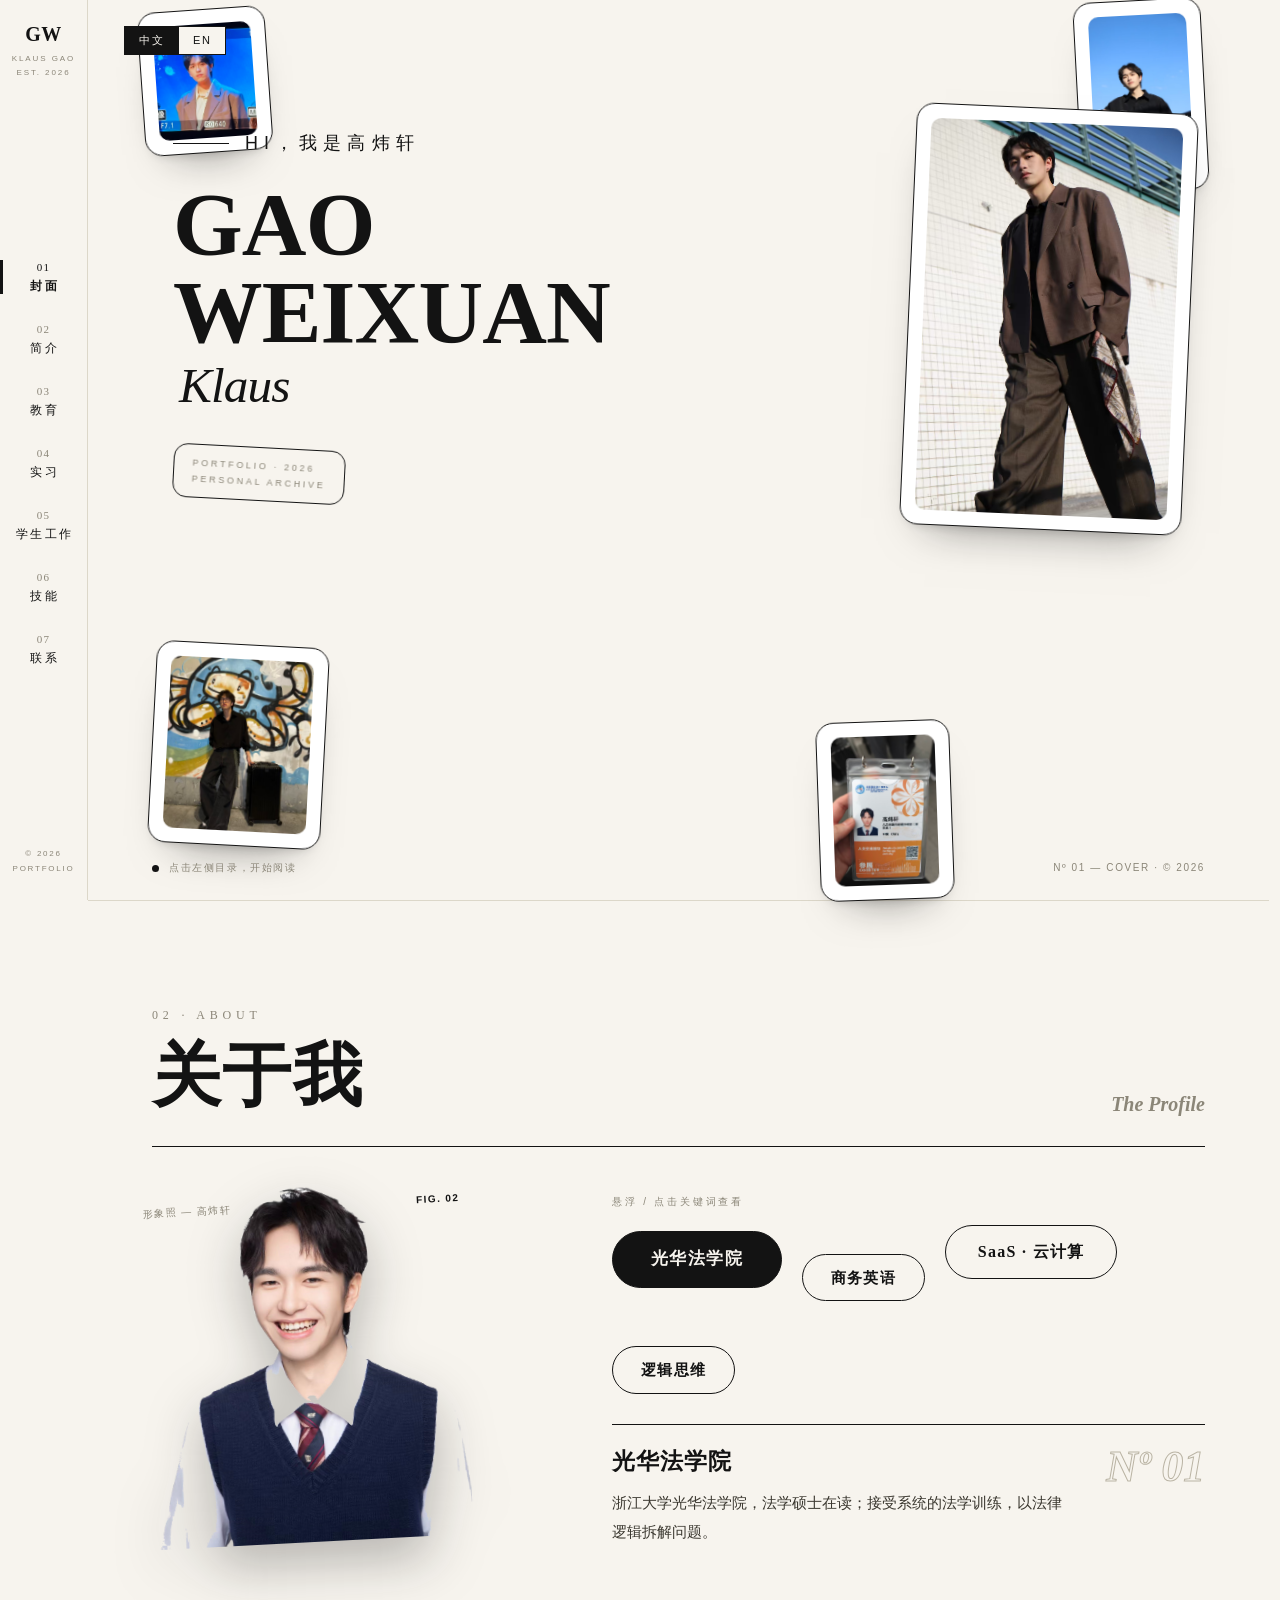
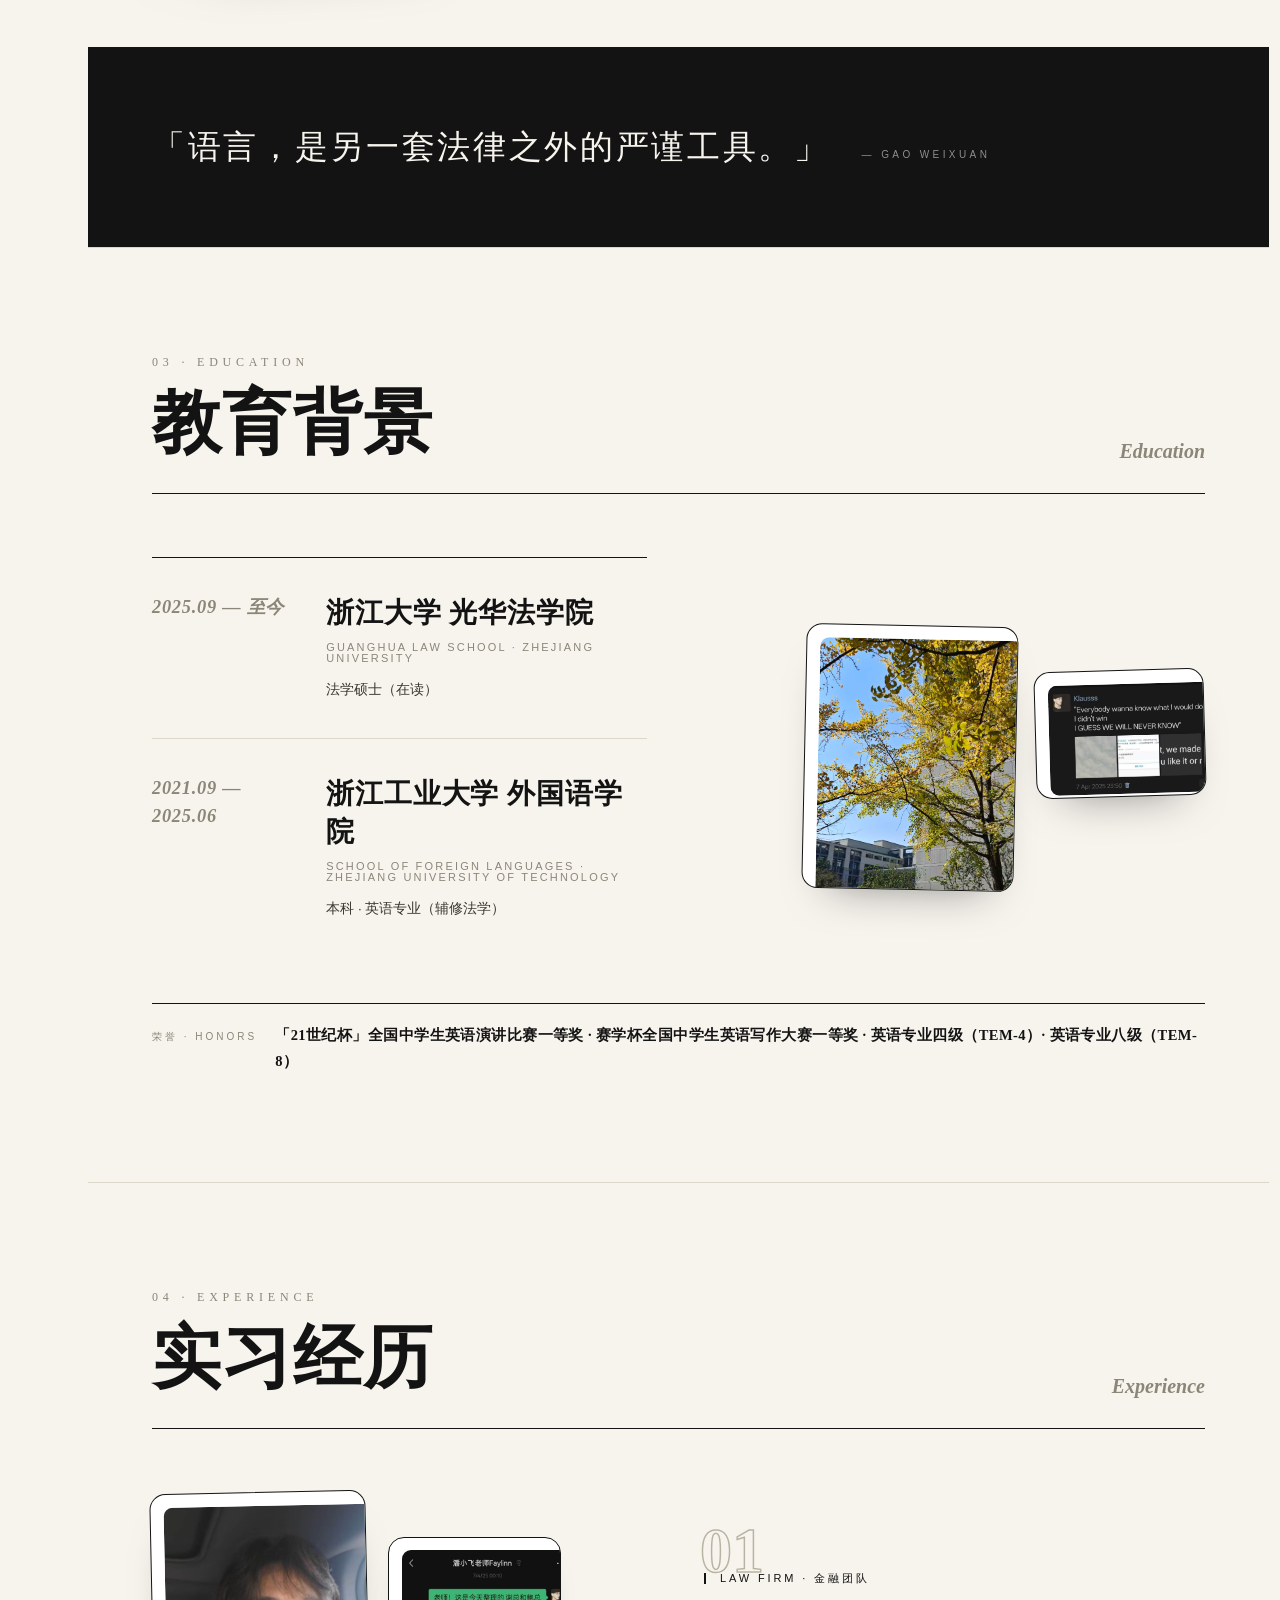
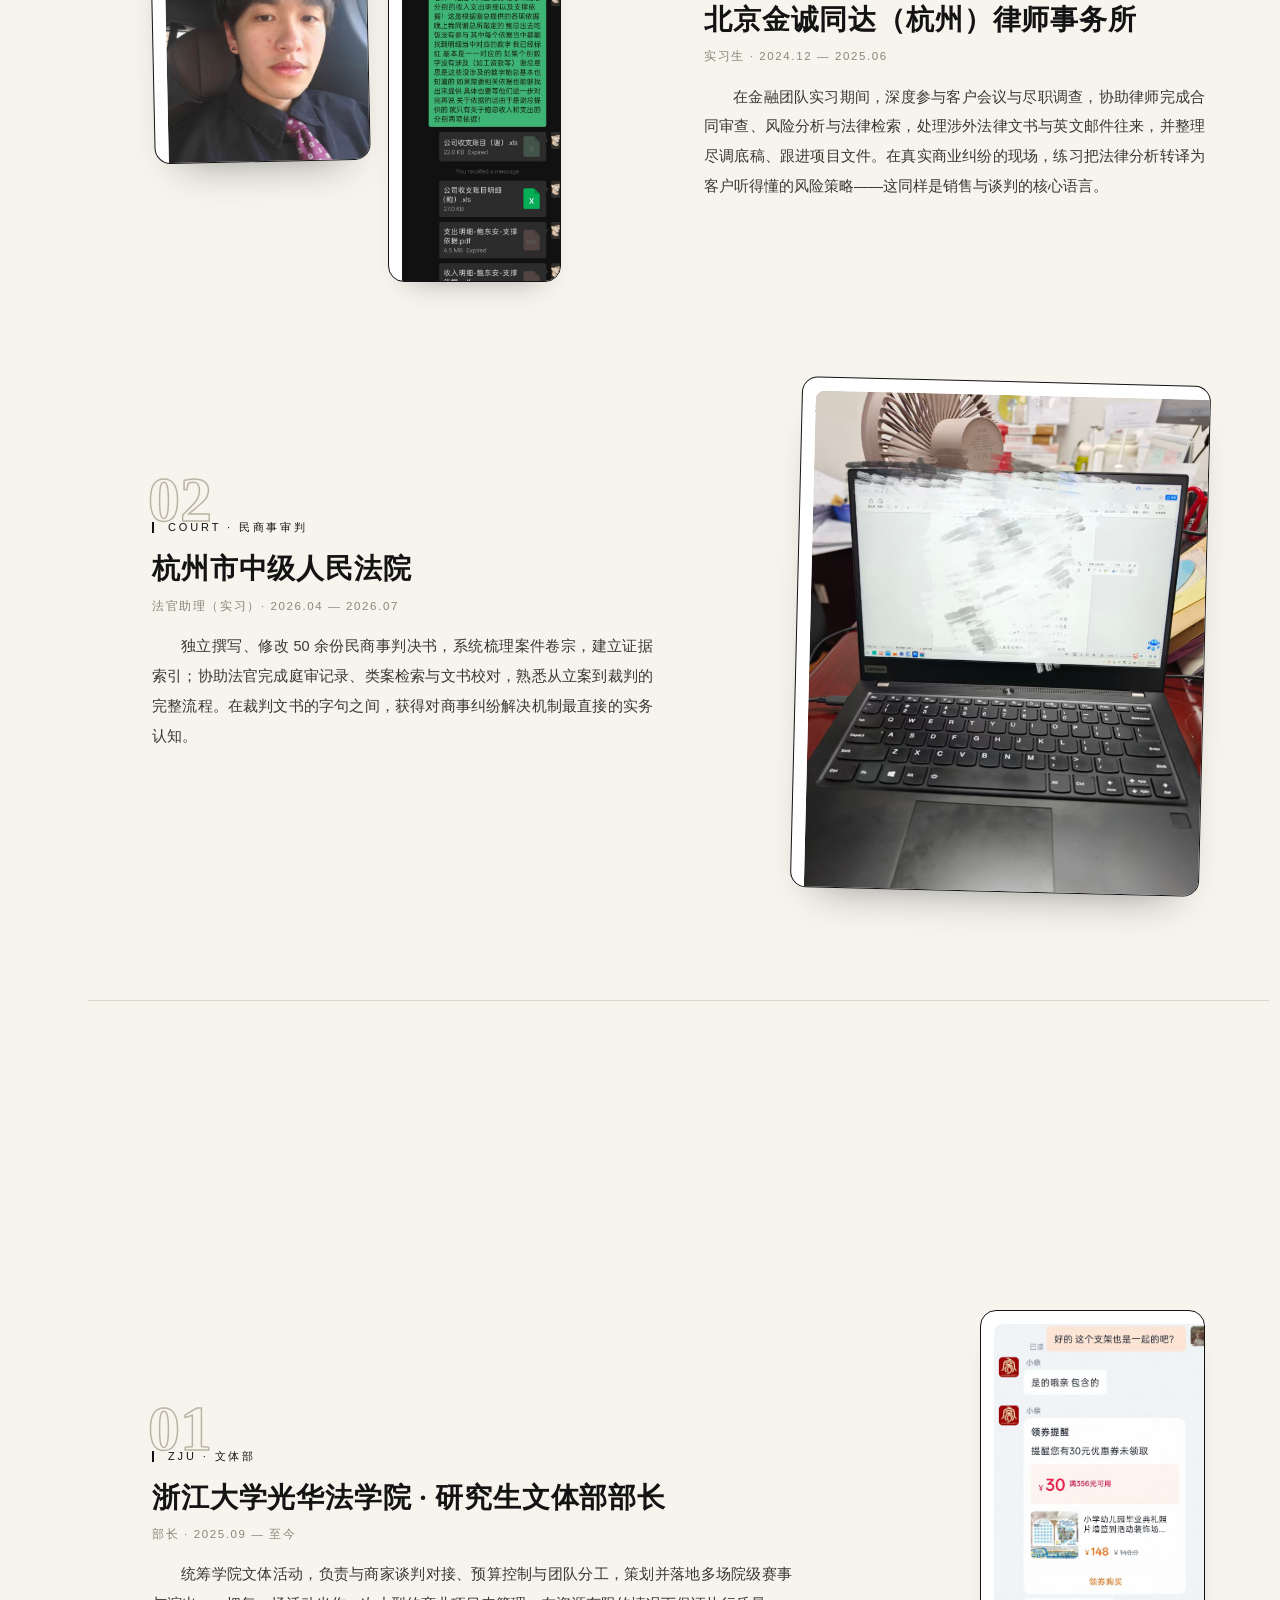
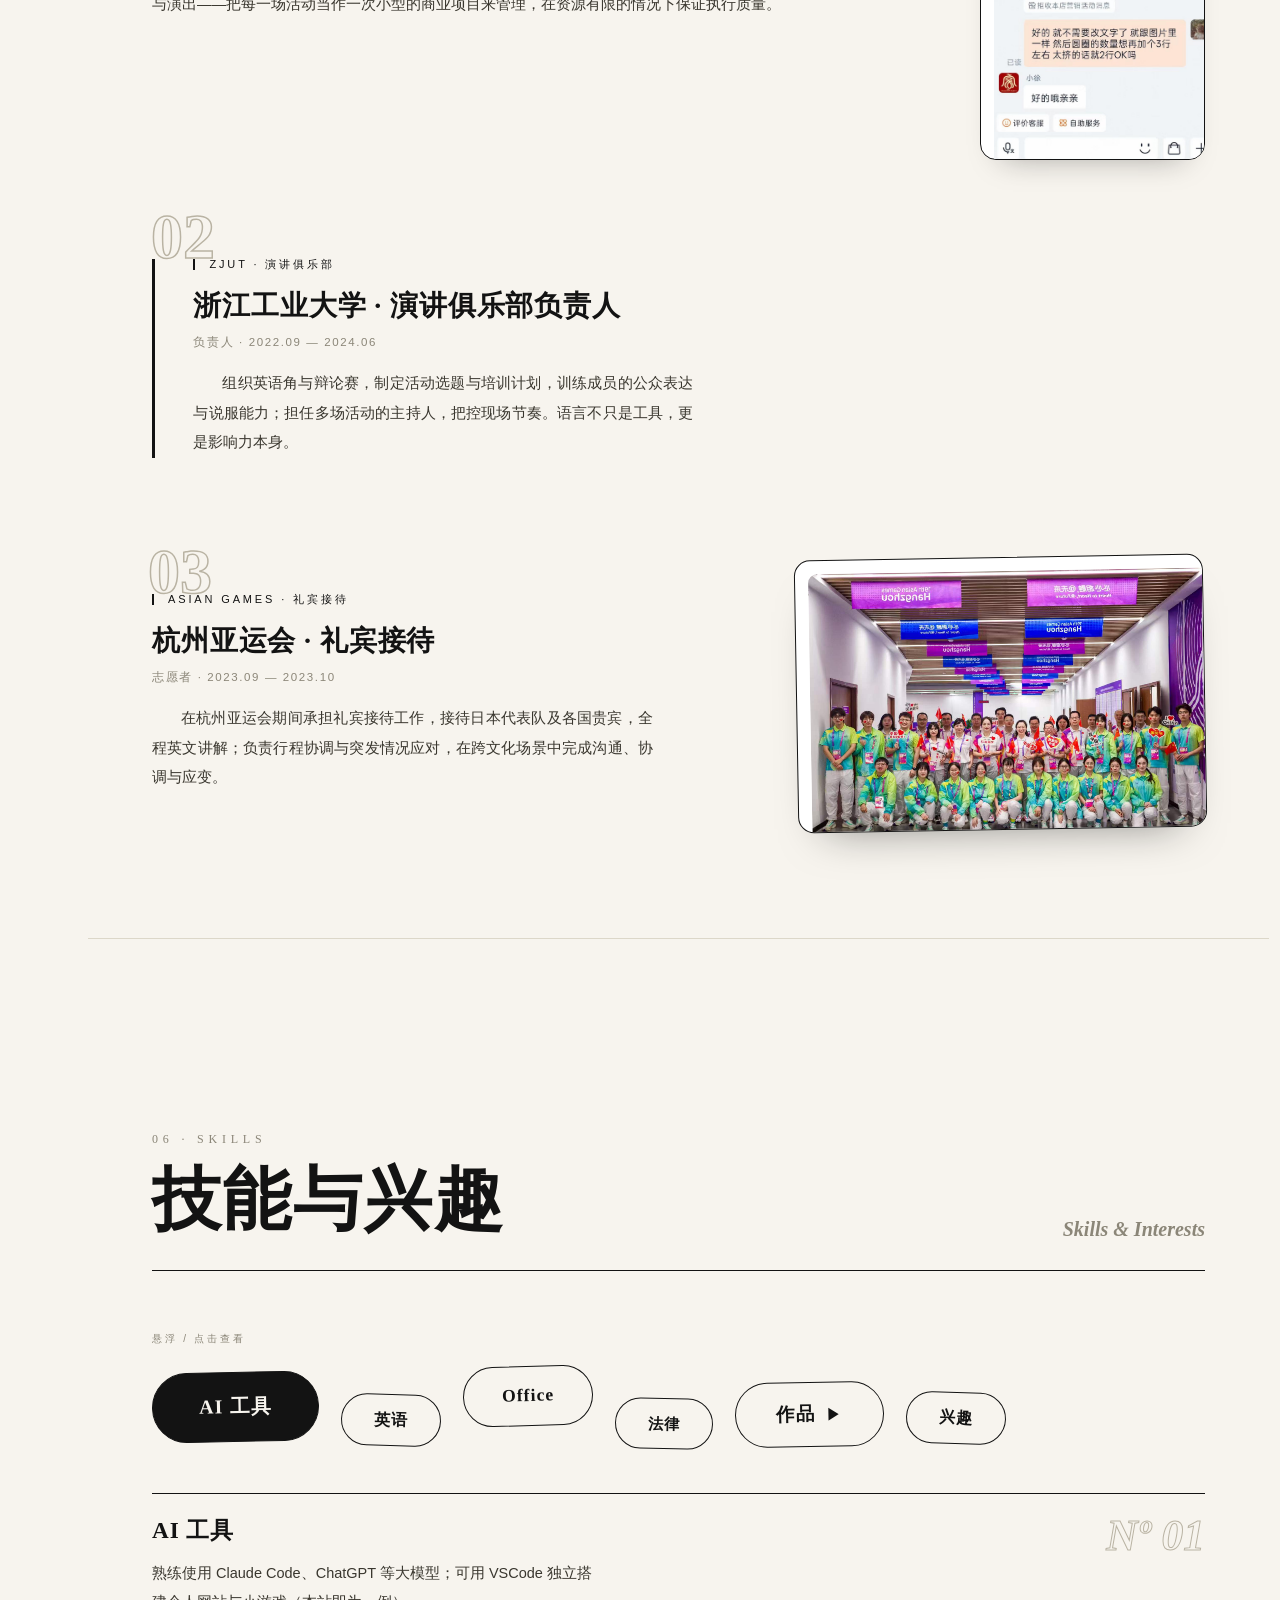
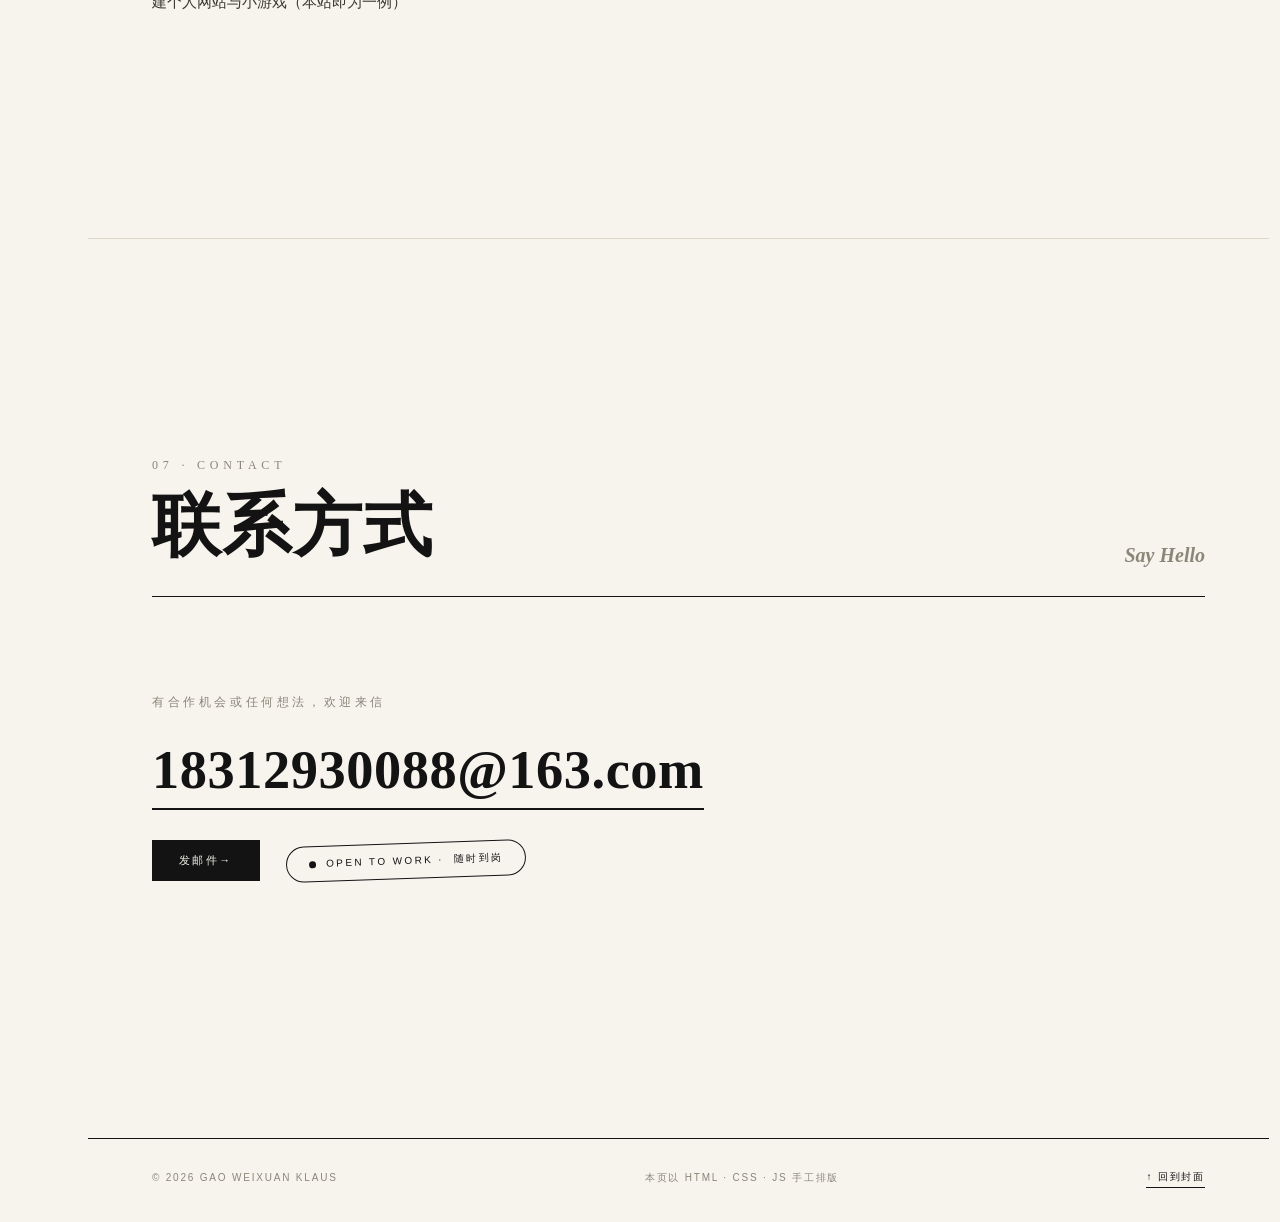
==== index.html @ 15e0e426 "个人网站：黑白杂志风简历站（含扭蛋机小游戏）" ====
<!DOCTYPE html>
<html lang="zh-CN">
<head>
    <meta charset="UTF-8">
    <meta name="viewport" content="width=device-width, initial-scale=1.0">
    <meta name="theme-color" content="#f7f4ee">
    <title>GAO WEIXUAN Klaus — Personal Archive</title>
    <meta name="description" content="高炜轩（Klaus Gao）的个人网站 — 法学硕士 · 跨文化商务沟通">
    <!--
    ══════════════════════════════════════════════════════════════
    图片命名对照表（图片放入本目录后自动显示，缺失时显示占位框）
    avatar.jpg    封面拼贴主图       avatar-s.jpg  封面拼贴小图
    cover1.jpg / cover2.jpg / cover3.jpg           封面拼贴（新三张）
    about.jpg     简介形象照原件     about-cutout.png  简介贴图（白底已抠）
    edu1.jpg      教育板块竖图       edu2.jpg      教育板块横图
    pro1.jpg      律所实习照         pro1b.jpg     律所工作记录（截图·档案卡）
    pro2.jpg      中院实习照
    stu1.jpg      文体部任职记录（截图·档案卡）
    stu2.jpg      亚运会接待照
    game/         扭蛋机小游戏（PLAY → 入口）
    ══════════════════════════════════════════════════════════════
    字体：全部走 npmmirror 镜像（fontsource），国内（微信内）可正常加载
    Playfair Display / Italiana / Noto Serif SC / Noto Sans SC / Inter
    + LXGW WenKai 楷体（用于引用等装饰）
    若镜像不可用，自动回退系统宋体/楷体/黑体，不影响阅读。
    ══════════════════════════════════════════════════════════════
    -->
    <link rel="preconnect" href="https://registry.npmmirror.com" crossorigin>
    <link href="https://registry.npmmirror.com/@fontsource/playfair-display/latest/files/500.css" rel="stylesheet">
    <link href="https://registry.npmmirror.com/@fontsource/playfair-display/latest/files/700.css" rel="stylesheet">
    <link href="https://registry.npmmirror.com/@fontsource/playfair-display/latest/files/900.css" rel="stylesheet">
    <link href="https://registry.npmmirror.com/@fontsource/playfair-display/latest/files/500-italic.css" rel="stylesheet">
    <link href="https://registry.npmmirror.com/@fontsource/playfair-display/latest/files/700-italic.css" rel="stylesheet">
    <link href="https://registry.npmmirror.com/@fontsource/italiana/latest/files/index.css" rel="stylesheet">
    <link href="https://registry.npmmirror.com/@fontsource/noto-serif-sc/latest/files/600.css" rel="stylesheet">
    <link href="https://registry.npmmirror.com/@fontsource/noto-serif-sc/latest/files/700.css" rel="stylesheet">
    <link href="https://registry.npmmirror.com/@fontsource/noto-serif-sc/latest/files/900.css" rel="stylesheet">
    <link href="https://registry.npmmirror.com/@fontsource/noto-sans-sc/latest/files/400.css" rel="stylesheet">
    <link href="https://registry.npmmirror.com/@fontsource/noto-sans-sc/latest/files/500.css" rel="stylesheet">
    <link href="https://registry.npmmirror.com/@fontsource/noto-sans-sc/latest/files/700.css" rel="stylesheet">
    <link href="https://registry.npmmirror.com/@fontsource/inter/latest/files/400.css" rel="stylesheet">
    <link href="https://registry.npmmirror.com/@fontsource/inter/latest/files/500.css" rel="stylesheet">
    <link href="https://registry.npmmirror.com/lxgw-wenkai-webfont/1.7.0/files/style.css" rel="stylesheet">
    <link rel="stylesheet" href="style.css">
</head>
<body>

    <!-- ═══════════ 左上角 · 语言切换 ═══════════ -->
    <div class="lang-switch" role="group" aria-label="Language">
        <button class="lang-btn is-active" data-lang="zh" type="button">中文</button>
        <button class="lang-btn" data-lang="en" type="button">EN</button>
    </div>

    <!-- ═══════════ 左侧 · 垂直目录 ═══════════ -->
    <nav class="rail" aria-label="目录">
        <div class="rail-brand"><b>GW</b><span>KLAUS GAO<br>EST. 2026</span></div>
        <div class="rail-list">
            <a class="rail-item is-active" href="#home" data-target="home">
                <span class="rail-num">01</span><span class="rail-label" data-i18n="nav.home">封面</span>
            </a>
            <a class="rail-item" href="#about" data-target="about">
                <span class="rail-num">02</span><span class="rail-label" data-i18n="nav.about">简介</span>
            </a>
            <a class="rail-item" href="#education" data-target="education">
                <span class="rail-num">03</span><span class="rail-label" data-i18n="nav.edu">教育</span>
            </a>
            <a class="rail-item" href="#experience" data-target="experience">
                <span class="rail-num">04</span><span class="rail-label" data-i18n="nav.exp">实习</span>
            </a>
            <a class="rail-item" href="#leadership" data-target="leadership">
                <span class="rail-num">05</span><span class="rail-label" data-i18n="nav.lead">学生工作</span>
            </a>
            <a class="rail-item" href="#skills" data-target="skills">
                <span class="rail-num">06</span><span class="rail-label" data-i18n="nav.skills">技能</span>
            </a>
            <a class="rail-item" href="#contact" data-target="contact">
                <span class="rail-num">07</span><span class="rail-label" data-i18n="nav.contact">联系</span>
            </a>
        </div>
        <p class="rail-foot">© 2026<br>PORTFOLIO</p>
    </nav>

    <main id="main">

        <!-- ═══════════ 01 · 封面（初始锁定态 · 拼贴 + 滚动旋转） ═══════════ -->
        <section id="home" class="section section--cover">
            <div class="wrap cover" id="coverStage">
                <div class="cover-text">
                    <p class="cover-hi" data-i18n="cover.hi">HI，我是高炜轩</p>
                    <h1 class="cover-title"><span>GAO</span><span>WEIXUAN</span><em>Klaus</em></h1>
                    <p class="cover-stamp">PORTFOLIO · 2026<br>PERSONAL ARCHIVE</p>
                </div>
                <div class="cover-collage" aria-hidden="true">
                    <figure class="cover-shot cs-1" style="--tilt:-4deg; --par:-22%; --dx:10px; --dy:6px; --ft:7.5s">
                        <div class="shot-in"><div class="frame"><img src="cover1.jpg" alt=""></div></div>
                    </figure>
                    <figure class="cover-shot cs-2" style="--tilt:-3deg; --par:-14%; --dx:-8px; --dy:9px; --ft:8.5s">
                        <div class="shot-in"><div class="frame"><img src="avatar-s.jpg" alt=""></div></div>
                    </figure>
                    <figure class="cover-shot cs-3" style="--tilt:3deg; --par:-8%; --dx:12px; --dy:-7px; --ft:9s">
                        <div class="shot-in"><div class="frame"><img src="cover2.jpg" alt=""></div></div>
                    </figure>
                    <figure class="cover-shot cs-4" style="--tilt:-2deg; --par:-5%; --dx:-6px; --dy:-8px; --ft:7s">
                        <div class="shot-in"><div class="frame"><img src="cover3.jpg" alt=""></div></div>
                    </figure>
                    <figure class="cover-shot cs-5" style="--tilt:2.5deg; --par:-12%; --dx:-14px; --dy:-10px; --ft:10s">
                        <div class="shot-in"><div class="frame"><img src="avatar.jpg" alt="高炜轩"></div></div>
                    </figure>
                </div>
            </div>
            <div class="cover-foot">
                <p class="cover-hint" id="coverHint" data-i18n="cover.hint">点击左侧目录，开始阅读</p>
                <p class="cover-no">Nº 01 — COVER · © 2026</p>
            </div>
        </section>

        <!-- ═══════════ 02 · 简介（贴图人像 + 关键词气泡交互） ═══════════ -->
        <section id="about" class="section section--about">
            <div class="wrap">
                <header class="sec-head rv">
                    <p class="sec-over">02 · ABOUT</p>
                    <div class="sec-title-row">
                        <h2 class="sec-title" data-i18n="about.title">关于我</h2>
                        <p class="sec-sub" data-i18n="about.sub">The Profile</p>
                    </div>
                </header>

                <div class="about-grid">
                    <figure class="media media--sticker about-photo rv" style="--tilt:-3deg" data-label="ABOUT-CUTOUT.PNG — 贴图（白底已抠）">
                        <img src="about-cutout.png" alt="高炜轩 形象照">
                        <figcaption><span data-i18n="about.caption">形象照 — 高炜轩</span><b>FIG. 02</b></figcaption>
                    </figure>

                    <div class="about-field rv" style="--d:.12s">
                        <p class="about-hint" data-i18n="about.hint">悬浮 / 点击关键词查看</p>
                        <div class="bubbles">
                            <button class="bubble is-active" data-note="0" type="button"><span data-i18n="about.k1">光华法学院</span></button>
                            <button class="bubble" data-note="1" type="button"><span data-i18n="about.k2">商务英语</span></button>
                            <button class="bubble" data-note="2" type="button"><span data-i18n="about.k3">SaaS · 云计算</span></button>
                            <button class="bubble" data-note="3" type="button"><span data-i18n="about.k4">逻辑思维</span></button>
                        </div>
                        <div class="note-card" id="noteCard" aria-live="polite">
                            <p class="note-no">Nº 01</p>
                            <h3 class="note-title" id="noteTitle">光华法学院</h3>
                            <p class="note-body" id="noteBody">浙江大学光华法学院，法学硕士在读；接受系统的法学训练，以法律逻辑拆解问题。</p>
                        </div>
                    </div>
                </div>
            </div>

            <!-- 全宽黑带引用（呼应风格参考图） -->
            <blockquote class="band rv">
                <p><span data-i18n="about.quote">「语言，是另一套法律之外的严谨工具。」</span></p>
                <cite>— GAO WEIXUAN</cite>
            </blockquote>
        </section>

        <!-- ═══════════ 03 · 教育背景 ═══════════ -->
        <section id="education" class="section">
            <div class="wrap">
                <header class="sec-head rv">
                    <p class="sec-over">03 · EDUCATION</p>
                    <div class="sec-title-row">
                        <h2 class="sec-title" data-i18n="edu.title">教育背景</h2>
                        <p class="sec-sub" data-i18n="edu.sub">Education</p>
                    </div>
                </header>

                <div class="edu-wrap">
                    <div class="edu-list">
                        <article class="edu rv">
                            <p class="edu-years" data-i18n="edu1.years">2025.09 — 至今</p>
                            <div class="edu-main">
                                <h3 class="edu-school" data-i18n="edu1.school">浙江大学 光华法学院</h3>
                                <p class="edu-en" data-i18n="edu1.en">Guanghua Law School · Zhejiang University</p>
                                <p class="edu-meta" data-i18n="edu1.meta">法学硕士（在读）</p>
                            </div>
                        </article>
                        <article class="edu rv" style="--d:.08s">
                            <p class="edu-years" data-i18n="edu2.years">2021.09 — 2025.06</p>
                            <div class="edu-main">
                                <h3 class="edu-school" data-i18n="edu2.school">浙江工业大学 外国语学院</h3>
                                <p class="edu-en" data-i18n="edu2.en">School of Foreign Languages · Zhejiang University of Technology</p>
                                <p class="edu-meta" data-i18n="edu2.meta">本科 · 英语专业（辅修法学）</p>
                            </div>
                        </article>
                    </div>
                    <div class="edu-media rv" style="--d:.12s">
                        <div class="media-stack">
                            <figure class="media media--main" style="--tilt:1.2deg" data-label="EDU1.JPG — 校园档案">
                                <img src="edu1.jpg" alt="教育背景">
                                <figcaption><span data-i18n="edu.fig">校园档案</span><b>FIG. 03</b></figcaption>
                            </figure>
                            <figure class="media media--sub media--land" style="--tilt:-1.6deg" data-label="EDU2.JPG — 校园档案">
                                <img src="edu2.jpg" alt="教育背景 补充">
                                <figcaption><span data-i18n="edu.fig">校园档案</span><b>FIG. 04</b></figcaption>
                            </figure>
                        </div>
                    </div>
                </div>

                <p class="honors rv">
                    <span class="honors-label">荣誉 · HONORS</span>
                    <span class="honors-text" data-i18n="edu.honors">「21世纪杯」全国中学生英语演讲比赛一等奖 · 赛学杯全国中学生英语写作大赛一等奖 · 英语专业四级（TEM-4）· 英语专业八级（TEM-8）</span>
                </p>
            </div>
        </section>

        <!-- ═══════════ 04 · 实习经历 ═══════════ -->
        <section id="experience" class="section">
            <div class="wrap">
                <header class="sec-head rv">
                    <p class="sec-over">04 · EXPERIENCE</p>
                    <div class="sec-title-row">
                        <h2 class="sec-title" data-i18n="exp.title">实习经历</h2>
                        <p class="sec-sub" data-i18n="exp.sub">Experience</p>
                    </div>
                </header>

                <div class="cases">
                    <!-- 案例 1 · 律所（图左文右 + 档案卡） -->
                    <article class="case rv" style="--n:'01'">
                        <div class="case-media">
                            <div class="media-stack">
                                <figure class="media media--main" style="--tilt:-1.2deg" data-label="PRO1.JPG — 律所实习照">
                                    <img src="pro1.jpg" alt="北京金诚同达（杭州）律师事务所实习">
                                    <figcaption><span data-i18n="exp1.cap">金诚同达 · 实习留影</span><b>FIG. 05</b></figcaption>
                                </figure>
                                <a class="media media--sub archive" href="pro1b.jpg" target="_blank" rel="noopener" data-label="PRO1B.JPG — 工作记录 · 点击查看原图">
                                    <img src="pro1b.jpg" alt="律所工作记录">
                                    <figcaption><span data-i18n="exp1.cap2">工作记录</span><b>ARCHIVE ↗</b></figcaption>
                                </a>
                            </div>
                        </div>
                        <div class="case-body">
                            <p class="case-tag">LAW FIRM · <span data-i18n="exp1.tag">金融团队</span></p>
                            <h3 class="case-title" data-i18n="exp1.title">北京金诚同达（杭州）律师事务所</h3>
                            <p class="case-role" data-i18n="exp1.role">实习生 · 2024.12 — 2025.06</p>
                            <p class="case-copy" data-i18n="exp1.copy">在金融团队实习期间，深度参与客户会议与尽职调查，协助律师完成合同审查、风险分析与法律检索，处理涉外法律文书与英文邮件往来，并整理尽调底稿、跟进项目文件。在真实商业纠纷的现场，练习把法律分析转译为客户听得懂的风险策略——这同样是销售与谈判的核心语言。</p>
                        </div>
                    </article>

                    <!-- 案例 2 · 中院（文左图右） -->
                    <article class="case case--rev rv" style="--n:'02'">
                        <div class="case-media case-media--solo">
                            <figure class="media" style="--tilt:1.4deg" data-label="PRO2.JPG — 中院实习照">
                                <img src="pro2.jpg" alt="杭州市中级人民法院实习">
                                <figcaption><span data-i18n="exp2.cap">杭州市中级人民法院 · 实习留影</span><b>FIG. 06</b></figcaption>
                            </figure>
                        </div>
                        <div class="case-body">
                            <p class="case-tag">COURT · <span data-i18n="exp2.tag">民商事审判</span></p>
                            <h3 class="case-title" data-i18n="exp2.title">杭州市中级人民法院</h3>
                            <p class="case-role" data-i18n="exp2.role">法官助理（实习）· 2026.04 — 2026.07</p>
                            <p class="case-copy" data-i18n="exp2.copy">独立撰写、修改 50 余份民商事判决书，系统梳理案件卷宗，建立证据索引；协助法官完成庭审记录、类案检索与文书校对，熟悉从立案到裁判的完整流程。在裁判文书的字句之间，获得对商事纠纷解决机制最直接的实务认知。</p>
                        </div>
                    </article>
                </div>
            </div>
        </section>

        <!-- ═══════════ 05 · 学生工作 ═══════════ -->
        <section id="leadership" class="section">
            <div class="wrap">
                <header class="sec-head rv">
                    <p class="sec-over">05 · LEADERSHIP</p>
                    <div class="sec-title-row">
                        <h2 class="sec-title" data-i18n="lead.title">学生工作</h2>
                        <p class="sec-sub" data-i18n="lead.sub">Leadership</p>
                    </div>
                </header>

                <div class="cases">
                    <!-- 案例 1 · 文体部（纯文字 + 任职记录档案卡） -->
                    <article class="case case--slim rv" style="--n:'01'">
                        <div class="case-body">
                            <p class="case-tag">ZJU · <span data-i18n="lead1.tag">文体部</span></p>
                            <h3 class="case-title" data-i18n="lead1.title">浙江大学光华法学院 · 研究生文体部部长</h3>
                            <p class="case-role" data-i18n="lead1.role">部长 · 2025.09 — 至今</p>
                            <p class="case-copy" data-i18n="lead1.copy">统筹学院文体活动，负责与商家谈判对接、预算控制与团队分工，策划并落地多场院级赛事与演出——把每一场活动当作一次小型的商业项目来管理，在资源有限的情况下保证执行质量。</p>
                        </div>
                        <a class="media archive-card" href="stu1.jpg" target="_blank" rel="noopener" data-label="STU1.JPG — 任职记录 · 点击查看原图">
                            <img src="stu1.jpg" alt="文体部部长任职记录">
                            <figcaption><span data-i18n="lead1.cap">任职记录</span><b>ARCHIVE ↗</b></figcaption>
                        </a>
                    </article>

                    <!-- 案例 2 · 演讲俱乐部（无图 · 纯文字） -->
                    <article class="case case--quote rv" style="--n:'02'">
                        <div class="case-body">
                            <p class="case-tag">ZJUT · <span data-i18n="lead2.tag">演讲俱乐部</span></p>
                            <h3 class="case-title" data-i18n="lead2.title">浙江工业大学 · 演讲俱乐部负责人</h3>
                            <p class="case-role" data-i18n="lead2.role">负责人 · 2022.09 — 2024.06</p>
                            <p class="case-copy" data-i18n="lead2.copy">组织英语角与辩论赛，制定活动选题与培训计划，训练成员的公众表达与说服能力；担任多场活动的主持人，把控现场节奏。语言不只是工具，更是影响力本身。</p>
                        </div>
                    </article>

                    <!-- 案例 3 · 亚运会（宽幅图） -->
                    <article class="case case--rev rv" style="--n:'03'">
                        <div class="case-media case-media--wide">
                            <figure class="media media--wide" style="--tilt:-1deg" data-label="STU2.JPG — 亚运会礼宾接待">
                                <img src="stu2.jpg" alt="杭州亚运会礼宾接待">
                                <figcaption><span data-i18n="lead3.cap">杭州亚运会 · 礼宾接待留影</span><b>FIG. 07</b></figcaption>
                            </figure>
                        </div>
                        <div class="case-body">
                            <p class="case-tag">ASIAN GAMES · <span data-i18n="lead3.tag">礼宾接待</span></p>
                            <h3 class="case-title" data-i18n="lead3.title">杭州亚运会 · 礼宾接待</h3>
                            <p class="case-role" data-i18n="lead3.role">志愿者 · 2023.09 — 2023.10</p>
                            <p class="case-copy" data-i18n="lead3.copy">在杭州亚运会期间承担礼宾接待工作，接待日本代表队及各国贵宾，全程英文讲解；负责行程协调与突发情况应对，在跨文化场景中完成沟通、协调与应变。</p>
                        </div>
                    </article>
                </div>
            </div>
        </section>

        <!-- ═══════════ 06 · 技能与兴趣（气泡交互） ═══════════ -->
        <section id="skills" class="section">
            <div class="wrap">
                <header class="sec-head rv">
                    <p class="sec-over">06 · SKILLS</p>
                    <div class="sec-title-row">
                        <h2 class="sec-title" data-i18n="skills.title">技能与兴趣</h2>
                        <p class="sec-sub" data-i18n="skills.sub">Skills &amp; Interests</p>
                    </div>
                </header>

                <div class="skill-stage rv">
                    <p class="about-hint" data-i18n="skills.hint">悬浮 / 点击查看</p>
                    <div class="skill-bubbles">
                        <button class="s-bubble is-active" data-snote="0" style="--tilt:-1.2deg" type="button"><span data-i18n="sk1.name">AI 工具</span></button>
                        <button class="s-bubble" data-snote="1" style="--tilt:1.6deg" type="button"><span data-i18n="sk2.name">英语</span></button>
                        <button class="s-bubble" data-snote="2" style="--tilt:-1.8deg" type="button"><span data-i18n="sk3.name">Office</span></button>
                        <button class="s-bubble" data-snote="3" style="--tilt:1.2deg" type="button"><span data-i18n="sk4.name">法律</span></button>
                        <button class="s-bubble s-bubble--play" data-snote="4" style="--tilt:-1deg" type="button"><span data-i18n="sk5.name">作品</span><b class="s-play">▶</b></button>
                        <button class="s-bubble" data-snote="5" style="--tilt:1.8deg" type="button"><span data-i18n="sk6.name">兴趣</span></button>
                    </div>
                    <div class="note-card skill-note" id="skillNote" aria-live="polite">
                        <p class="note-no">Nº 01</p>
                        <h3 class="note-title" id="skillNoteTitle">AI 工具</h3>
                        <p class="note-body" id="skillNoteBody">熟练使用 Claude Code、ChatGPT 等大模型；可用 VSCode 独立搭建个人网站与小游戏（本站即为一例）</p>
                        <p class="skill-note-actions"><a class="btn-play" id="skillPlay" href="game/index.html" target="_blank" rel="noopener" hidden>PLAY →</a></p>
                    </div>
                </div>
            </div>
        </section>

        <!-- ═══════════ 07 · 联系方式 ═══════════ -->
        <section id="contact" class="section section--contact">
            <div class="wrap">
                <header class="sec-head rv">
                    <p class="sec-over">07 · CONTACT</p>
                    <div class="sec-title-row">
                        <h2 class="sec-title" data-i18n="contact.title">联系方式</h2>
                        <p class="sec-sub" data-i18n="contact.sub">Say Hello</p>
                    </div>
                </header>

                <div class="contact-body rv">
                    <p class="contact-lead" data-i18n="contact.lead">有合作机会或任何想法，欢迎来信</p>
                    <p class="contact-mail"><a href="mailto:18312930088@163.com">18312930088@163.com</a></p>
                    <div class="contact-row">
                        <a class="btn-mail" href="mailto:18312930088@163.com"><span data-i18n="contact.btn">发邮件</span> →</a>
                        <span class="contact-stamp"><i></i>OPEN TO WORK · <span data-i18n="contact.avail">随时到岗</span></span>
                    </div>
                </div>
            </div>
        </section>

        <!-- ═══════════ 页脚 ═══════════ -->
        <footer class="footer">
            <p>© 2026 GAO WEIXUAN KLAUS</p>
            <p data-i18n="footer.note">本页以 HTML · CSS · JS 手工排版</p>
            <a href="#home" data-target="home" class="to-top" data-i18n="footer.top">↑ 回到封面</a>
        </footer>
    </main>

    <script src="script.js"></script>
</body>
</html>
---- style.css ----
/* ═══════════════════════════════════════════════════════════
   GAO WEIXUAN KLAUS — Personal Archive
   黑白杂志排版系统：纸白底 / 墨黑元素 / 细线分割 / 图文错落
   相框装裱 · 圆角贴纸 · 封面拼贴 + 滚动旋转
   ═══════════════════════════════════════════════════════════ */

:root {
    --paper: #f7f4ee;          /* 纸白 */
    --paper-2: #ece9e1;        /* 占位浅灰 */
    --ink: #131313;            /* 墨黑 */
    --ink-soft: #3a372f;       /* 正文墨色 */
    --muted: #8b8678;          /* 暖灰 */
    --rule: #dcd7c9;           /* 细线 */
    --rule-strong: #b9b3a3;    /* 幽灵编号描边 */
    --serif: "Playfair Display", "Noto Serif SC", "Songti SC", "STSong", "SimSun", serif;
    --sans: "Inter", "Noto Sans SC", "PingFang SC", "Hiragino Sans GB", "Microsoft YaHei", sans-serif;
    --hand: "LXGW WenKai", "STKaiti", "KaiTi", "FangSong", serif;   /* 楷体：引用等装饰 */
    --display: "Italiana", "Playfair Display", serif;               /* 眉题等装饰西文 */
    --rail-w: 88px;
    --pad: clamp(22px, 5vw, 76px);
    --sec-pad-y: clamp(84px, 12vh, 132px);   /* 板块上下等距，内容居中 */
    --ease: cubic-bezier(.22, .61, .36, 1);
    --sp: 0;                                /* 滚动进度（JS 写入） */
}

* { margin: 0; padding: 0; box-sizing: border-box; }

html {
    scroll-snap-type: y proximity;
    scrollbar-gutter: stable;
}
html.lock { overflow: hidden; }          /* 初始锁定：只展示封面 */
html.anim { scroll-snap-type: none; }    /* JS 平滑滚动期间关闭吸附 */

body {
    background: var(--paper);
    color: var(--ink);
    font-family: var(--sans);
    font-size: 16px;
    line-height: 1.9;
    -webkit-font-smoothing: antialiased;
    text-rendering: optimizeLegibility;
}

::selection { background: var(--ink); color: var(--paper); }
:focus-visible { outline: 2px solid var(--ink); outline-offset: 3px; }

::-webkit-scrollbar { width: 11px; }
::-webkit-scrollbar-track { background: var(--paper); }
::-webkit-scrollbar-thumb { background: #cfc9ba; border: 3px solid var(--paper); border-radius: 8px; }
::-webkit-scrollbar-thumb:hover { background: var(--ink); }

img { display: block; max-width: 100%; }
a { color: inherit; }

main { margin-left: var(--rail-w); min-width: 0; }

/* ═══════════════ 通用板块 ═══════════════ */

.section {
    position: relative;
    min-height: 100vh;
    display: flex;
    flex-direction: column;
    justify-content: center;
    padding: var(--sec-pad-y) var(--pad);
    border-top: 1px solid var(--rule);
    scroll-snap-align: start;
}
#home { border-top: 0; }

.wrap { width: 100%; max-width: 1240px; margin-inline: auto; }

/* 板块标题：眉题 + 大标题 + 英文副题 + 墨黑底线 */
.sec-head {
    border-bottom: 1px solid var(--ink);
    padding-bottom: clamp(20px, 3.5vh, 34px);
    margin-bottom: clamp(40px, 7vh, 72px);
}
.sec-over {
    font: 400 12px/1 var(--display);
    letter-spacing: .4em;
    color: var(--muted);
}
.sec-title-row {
    display: flex;
    align-items: flex-end;
    justify-content: space-between;
    gap: 24px;
    margin-top: 16px;
}
.sec-title {
    font: 900 clamp(2.5rem, 5.4vw, 4.4rem)/1.12 var(--serif);
    letter-spacing: .02em;
}
.sec-sub {
    flex: none;
    font: italic 600 clamp(.95rem, 1.6vw, 1.25rem)/1 var(--serif);
    color: var(--muted);
    white-space: nowrap;
}

/* ═══════════════ 语言切换（左上角） ═══════════════ */

.lang-switch {
    position: fixed;
    top: clamp(14px, 3vh, 26px);
    left: calc(var(--rail-w) + clamp(16px, 3vw, 36px));
    z-index: 90;
    display: inline-flex;
    border: 1px solid var(--ink);
    background: var(--paper);
}
.lang-btn {
    appearance: none;
    border: 0;
    background: transparent;
    color: var(--ink);
    font: 500 11px/1 var(--sans);
    letter-spacing: .14em;
    padding: 8px 14px;
    cursor: pointer;
    transition: background .25s, color .25s;
}
.lang-btn + .lang-btn { border-left: 1px solid var(--ink); }
.lang-btn.is-active { background: var(--ink); color: var(--paper); }

/* ═══════════════ 左侧垂直目录 ═══════════════ */

.rail {
    position: fixed;
    left: 0; top: 0; bottom: 0;
    width: var(--rail-w);
    z-index: 80;
    display: flex;
    flex-direction: column;
    align-items: center;
    border-right: 1px solid var(--rule);
    background: var(--paper);
}
.rail-brand { margin-top: 24px; text-align: center; }
.rail-brand b {
    display: block;
    font: 800 20px/1 var(--serif);
    letter-spacing: .02em;
}
.rail-brand span {
    display: block;
    margin-top: 8px;
    font: 500 8px/1.7 var(--sans);
    letter-spacing: .24em;
    color: var(--muted);
}
.rail-list {
    flex: 1;
    display: flex;
    flex-direction: column;
    justify-content: center;
    gap: 2px;
    width: 100%;
}
.rail-item {
    position: relative;
    display: flex;
    flex-direction: column;
    align-items: center;
    gap: 7px;
    padding: 15px 6px;
    text-decoration: none;
    color: var(--ink);
    transition: background .3s, color .3s;
}
.rail-num {
    font: 400 11px/1 var(--display);
    letter-spacing: .12em;
    color: var(--muted);
    transition: color .3s;
}
.rail-label {
    font: 500 12px/1 var(--sans);
    letter-spacing: .18em;
    text-indent: .18em;   /* 抵消字距造成的视觉偏移 */
}
.rail-item:hover { background: var(--ink); color: var(--paper); }
.rail-item:hover .rail-num { color: var(--paper); }
.rail-item.is-active::before {
    content: "";
    position: absolute;
    left: 0; top: 22%; bottom: 22%;
    width: 3px;
    background: var(--ink);
}
.rail-item.is-active .rail-num { color: var(--ink); }
.rail-item.is-active .rail-label { font-weight: 700; }
.rail-foot {
    margin-bottom: 24px;
    font: 500 8px/1.8 var(--sans);
    letter-spacing: .22em;
    color: var(--muted);
    text-align: center;
}

/* ═══════════════ 01 · 封面：拼贴 + 滚动旋转 ═══════════════ */

.section--cover { padding: 0 var(--pad); }
.cover {
    position: relative;
    min-height: 100vh;
}

/* 左侧：标题区（随滚动上移 + 淡出） */
.cover-text {
    position: absolute;
    left: 2%;
    top: 15%;
    z-index: 5;
    width: min(54%, 640px);
    transform: translateY(calc(var(--sp, 0) * -6%));
    opacity: calc(1 - var(--sp, 0) * .5);
}
.cover-hi {
    display: flex;
    align-items: center;
    gap: 16px;
    font: 500 clamp(.95rem, 1.4vw, 1.15rem)/1 var(--sans);
    letter-spacing: .34em;
    animation: coverIn .9s var(--ease) both;
}
.cover-hi::before {
    content: "";
    width: 56px;
    height: 1px;
    background: var(--ink);
    flex: none;
}
.cover-title {
    font: 800 clamp(2.9rem, 7vw, 6.4rem)/0.98 var(--serif);
    letter-spacing: -.01em;
    margin-top: clamp(18px, 3vh, 32px);
    animation: coverIn .9s var(--ease) .12s both;
}
.cover-title span { display: block; }
.cover-title em {
    display: block;
    font-style: italic;
    font-weight: 500;
    font-size: .55em;
    margin-top: .14em;
    margin-left: .12em;
}
.cover-stamp {
    display: inline-block;
    margin-top: clamp(26px, 4vh, 40px);
    padding: 10px 18px;
    border: 1px solid var(--ink);
    border-radius: 14px;
    font: 500 9px/1.8 var(--sans);
    letter-spacing: .3em;
    color: var(--muted);
    rotate: 3deg;
    animation: coverIn .9s var(--ease) .24s both;
}

/* 拼贴照片：滚动时各自旋转 + 视差上移（RotatingOnScroll 风格） */
.cover-collage {
    position: absolute;
    inset: 0;
    z-index: 1;
    pointer-events: none;
    animation: coverFade 1.2s var(--ease) .25s both;
}
.cover-shot {
    position: absolute;
    pointer-events: auto;
    transform: translateY(calc(var(--sp, 0) * var(--par, 0px)));
    rotate: calc(var(--tilt, 0deg) + var(--sp, 0) * 8deg);
    will-change: transform;
}
.shot-in {
    position: absolute;
    inset: 0;
    transform: translate(calc(var(--mx, 0) * var(--dx, 0px)), calc(var(--my, 0) * var(--dy, 0px)));
    transition: transform .6s var(--ease);
}
.cover-shot .frame {
    position: absolute;
    inset: 0;
    animation: floaty var(--ft, 8s) ease-in-out infinite;   /* 悬浮呼吸 */
}

/* 位置 / 尺寸 / 比例 */
.cs-1 { left: -1%;  top: 1%;     width: clamp(100px, 10vw, 150px);  aspect-ratio: 8/9;  z-index: 1; }
.cs-2 { right: 0;   top: 0;      width: clamp(96px, 10vw, 150px);   aspect-ratio: 2/3;  z-index: 2; }
.cs-3 { left: 0;    bottom: 6%;  width: clamp(130px, 13.5vw, 205px); aspect-ratio: 6/7; z-index: 2; }
.cs-4 { right: 24%; bottom: 0;   width: clamp(100px, 10.5vw, 165px); aspect-ratio: 3/4; z-index: 1; }
.cs-5 { right: 1.5%; top: 12%;   width: clamp(210px, 22vw, 340px);   aspect-ratio: 2/3;  z-index: 3; }

/* 悬浮：被遮挡的照片浮现到最前 + 轻微放大 */
.cover-shot { transition: scale .45s var(--ease); }
.cover-shot:hover { z-index: 8; scale: 1.05; }
.cover-shot:hover .frame { box-shadow: 0 30px 54px -24px rgba(19, 19, 19, .6), 0 8px 18px -10px rgba(19, 19, 19, .4); }

@keyframes floaty {
    0%, 100% { transform: translateY(0); }
    50%      { transform: translateY(-6px); }
}
@keyframes coverFade {
    from { opacity: 0; }
    to   { opacity: 1; }
}
@keyframes coverIn {
    from { opacity: 0; transform: translateY(26px); }
    to   { opacity: 1; transform: none; }
}

.cover-foot {
    position: absolute;
    left: var(--pad);
    right: var(--pad);
    bottom: 24px;
    z-index: 6;
    display: flex;
    justify-content: space-between;
    gap: 20px;
    font: 500 10px/1.6 var(--sans);
    letter-spacing: .16em;
    color: var(--muted);
}
.cover-hint {
    display: flex;
    align-items: center;
    gap: 10px;
    transition: opacity .8s;
}
body.unlocked .cover-hint { opacity: 0; }
.cover-hint::before {
    content: "";
    width: 7px; height: 7px;
    background: var(--ink);
    border-radius: 50%;
    animation: pulse 1.8s ease-in-out infinite;
}
@keyframes pulse { 0%, 100% { opacity: 1; } 50% { opacity: .12; } }

/* ═══════════════ 相框（通用装裱：纸白衬边 + 细黑框 + 圆角 + 投影） ═══════════════ */

.frame {
    position: relative;
    padding: clamp(10px, 1.1vw, 15px);
    background: #fff;
    border: 1px solid var(--ink);
    border-radius: 18px;
    box-shadow: 0 24px 44px -28px rgba(19, 19, 19, .55), 0 6px 14px -10px rgba(19, 19, 19, .35);
    overflow: hidden;
    transition: box-shadow .45s var(--ease);
}
.frame img {
    width: 100%;
    height: 100%;
    object-fit: cover;
    border-radius: 10px;
}

/* ═══════════════ 图片通用：装裱 / 占位 / 档案卡 ═══════════════ */

.media {
    position: relative;
    display: block;
    aspect-ratio: 4/5;
    --mat: clamp(10px, 1vw, 14px);
    background: #fff;
    border: 1px solid var(--ink);
    border-radius: 16px;
    padding: var(--mat);
    box-shadow: 0 24px 44px -28px rgba(19, 19, 19, .5);
    overflow: hidden;
    text-decoration: none;
    rotate: var(--tilt, 0deg);
}
.media img {
    position: absolute;
    inset: var(--mat);
    width: auto;
    height: auto;
    object-fit: cover;
    border-radius: 9px;
    transition: transform .8s var(--ease);
}
.media:hover img { transform: scale(1.03); }

/* 图片缺失时的占位框（放入同名图片后自动消失） */
.media.is-empty::before {
    content: "＋";
    position: absolute;
    inset: 0;
    display: grid;
    place-items: center;
    font: 300 2.4rem/1 var(--serif);
    color: #b5af9f;
}
.media.is-empty::after {
    content: attr(data-label);
    position: absolute;
    left: 0; right: 0; bottom: 0;
    padding: 9px 10px;
    background: rgba(247, 244, 238, .92);
    border-top: 1px solid var(--rule);
    font: 500 9px/1.5 var(--sans);
    letter-spacing: .14em;
    color: var(--muted);
    text-align: center;
}
.media figcaption {
    display: flex;
    justify-content: space-between;
    gap: 12px;
    margin-top: 12px;
    font: 500 10px/1.4 var(--sans);
    letter-spacing: .14em;
    color: var(--muted);
}
.media figcaption b { font-weight: 600; color: var(--ink); }
.media.is-empty figcaption { visibility: hidden; }

/* 尺寸变体（必须排在基础 .media 之后，确保覆盖生效） */
.media--sub { aspect-ratio: 3/4; }
.media--land { aspect-ratio: 4/3; }
.media--wide { aspect-ratio: 3/2; }

/* 抠像贴图（简介形象照）：无衬边、透明底、投影，像贴纸浮在纸上 */
.media--sticker {
    background: transparent;
    border: 0;
    padding: 0;
    border-radius: 0;
    box-shadow: none;
    overflow: visible;
}
.media--sticker img {
    inset: 0;
    object-fit: contain;
    border-radius: 0;
    filter: drop-shadow(0 22px 26px rgba(19, 19, 19, .28));
}
.media--sticker:hover img { transform: translateY(-6px); }

/* 截图档案卡：保留原样矩形（含具体内容的图不圆角不旋转） */
.archive, .archive-card {
    aspect-ratio: 1/2;
    padding: var(--mat);
    background: #fff;
    box-shadow: 0 18px 30px -22px rgba(19, 19, 19, .4);
    rotate: 0deg;
}
.archive img, .archive-card img { inset: var(--mat); }
.archive figcaption, .archive-card figcaption { margin-top: 10px; }
.archive:hover, .archive-card:hover { opacity: .82; }

.media-stack {
    display: grid;
    grid-template-columns: 1.25fr 1fr;
    gap: clamp(12px, 1.6vw, 20px);
    align-items: start;
}
.media-stack .media--sub { margin-top: clamp(28px, 5vh, 64px); }  /* 上下错位 */

/* ═══════════════ 02 · 简介（贴图 + 关键词气泡） ═══════════════ */

.section--about .sec-head { margin-bottom: clamp(26px, 4.5vh, 44px); }

.about-grid {
    display: grid;
    grid-template-columns: repeat(12, 1fr);
    gap: clamp(28px, 4vw, 64px);
    align-items: center;
}
.about-photo { grid-column: 1/5; width: min(100%, 380px); }
.about-field { grid-column: 6/13; }

.about-hint {
    font: 500 10px/1 var(--sans);
    letter-spacing: .28em;
    color: var(--muted);
    margin-bottom: 24px;
}

.bubbles {
    display: flex;
    flex-wrap: wrap;
    gap: 14px 20px;
    align-items: flex-start;
}
.bubble {
    appearance: none;
    border: 1px solid var(--ink);
    border-radius: 999px;
    background: transparent;
    color: var(--ink);
    font: 600 .95rem/1 var(--serif);
    letter-spacing: .08em;
    padding: 15px 28px;
    cursor: pointer;
    transition: background .35s, color .35s, transform .35s;
}
.bubble:hover { transform: translateY(-3px); }
.bubble.is-active, .bubble:hover { background: var(--ink); color: var(--paper); }
/* 大小不一 + 上下错落，形成视觉节奏 */
.bubble:nth-child(1) { font-size: 1.06rem; padding: 19px 38px; }
.bubble:nth-child(2) { margin-top: clamp(14px, 2.5vh, 26px); }
.bubble:nth-child(3) { font-size: 1rem; padding: 18px 32px; margin-top: -6px; }
.bubble:nth-child(4) { margin-top: clamp(18px, 3.5vh, 34px); }

/* 注释卡：显示关键词对应文案 */
.note-card {
    position: relative;
    margin-top: 30px;
    padding-top: 20px;
    border-top: 1px solid var(--ink);
    min-height: 150px;
}
.note-card.swap { animation: noteFade .45s var(--ease); }
@keyframes noteFade {
    from { opacity: 0; transform: translateY(10px); }
    to   { opacity: 1; transform: none; }
}
.note-no {
    position: absolute;
    top: 20px; right: 0;
    font: italic 600 clamp(2.6rem, 3.4vw, 3.2rem)/1 var(--serif);
    color: transparent;
    -webkit-text-stroke: 1px var(--rule-strong);
    pointer-events: none;
}
.note-title {
    font: 800 clamp(1.2rem, 1.9vw, 1.45rem)/1.4 var(--serif);
    letter-spacing: .04em;
}
.note-body {
    margin-top: 12px;
    max-width: 56ch;
    font: 400 14.5px/2 var(--sans);
    color: var(--ink-soft);
}

/* 全宽黑带引用（呼应风格参考图的黑色横带 · 楷体） */
.band {
    display: flex;
    align-items: baseline;
    flex-wrap: wrap;
    gap: 16px 32px;
    background: var(--ink);
    color: var(--paper);
    padding: clamp(48px, 8vh, 84px) var(--pad);
    margin: clamp(40px, 7vh, 72px) calc(-1 * var(--pad)) calc(-1 * var(--sec-pad-y));
}
.band p {
    font: 400 clamp(1.3rem, 2.6vw, 2.1rem)/1.7 var(--hand);
    letter-spacing: .08em;
}
.band cite {
    font: 500 10px/1 var(--sans);
    font-style: normal;
    letter-spacing: .34em;
    color: rgba(247, 244, 238, .55);
}

/* ═══════════════ 03 · 教育背景 ═══════════════ */

.edu-wrap {
    display: grid;
    grid-template-columns: repeat(12, 1fr);
    gap: clamp(28px, 5vw, 72px);
    align-items: center;
}
.edu-list { grid-column: 1/7; }
.edu-media { grid-column: 8/13; }

.edu {
    display: grid;
    grid-template-columns: minmax(0, .75fr) minmax(0, 1.6fr);
    gap: 24px;
    padding: clamp(24px, 4vh, 40px) 0;
    border-top: 1px solid var(--rule);
}
.edu-list .edu:first-child { border-top: 1px solid var(--ink); }
.edu-years {
    font: italic 600 clamp(1rem, 1.5vw, 1.15rem)/1.5 var(--serif);
    color: var(--muted);
    letter-spacing: .04em;
}
.edu-school {
    font: 800 clamp(1.35rem, 2.2vw, 1.8rem)/1.35 var(--serif);
    letter-spacing: .03em;
}
.edu-en {
    margin-top: 10px;
    font: 500 11px/1 var(--sans);
    letter-spacing: .2em;
    color: var(--muted);
    text-transform: uppercase;
}
.edu-meta {
    margin-top: 14px;
    font: 400 13.5px/1.8 var(--sans);
    color: var(--ink-soft);
}

.honors {
    display: flex;
    align-items: baseline;
    gap: 18px;
    margin-top: clamp(28px, 5vh, 48px);
    padding-top: 18px;
    border-top: 1px solid var(--ink);
}
.honors-label {
    flex: none;
    font: 500 10px/1 var(--sans);
    letter-spacing: .3em;
    color: var(--muted);
}
.honors-text {
    font: 600 14.5px/1.8 var(--serif);
    letter-spacing: .03em;
}

/* ═══════════════ 04 / 05 · 案例（图文错落） ═══════════════ */

.cases {
    display: flex;
    flex-direction: column;
    gap: clamp(64px, 11vh, 120px);
}
.case {
    display: grid;
    grid-template-columns: repeat(12, 1fr);
    gap: clamp(24px, 4vw, 56px);
    align-items: center;
}
.case-media { grid-column: 1/6; }
.case-body { grid-column: 7/13; max-width: 560px; position: relative; }

.case--rev .case-media { grid-column: 8/13; grid-row: 1; }
.case--rev .case-body { grid-column: 1/7; }

.case-media--solo .media { max-width: 440px; }

/* 幽灵编号：描边大字 */
.case-body::before {
    content: var(--n, "01");
    position: absolute;
    top: clamp(-70px, -6vh, -46px);
    left: -4px;
    font: 800 clamp(3.4rem, 5vw, 4.6rem)/1 var(--serif);
    color: transparent;
    -webkit-text-stroke: 1.5px var(--rule-strong);
    pointer-events: none;
}

.case-tag {
    font: 500 11px/1 var(--sans);
    letter-spacing: .26em;
    padding-left: 14px;
    border-left: 2px solid var(--ink);
}
.case-title {
    margin-top: 16px;
    font: 800 clamp(1.35rem, 2.2vw, 1.8rem)/1.4 var(--serif);
    letter-spacing: .03em;
}
.case-role {
    margin-top: 12px;
    font: 500 11.5px/1 var(--sans);
    letter-spacing: .14em;
    color: var(--muted);
}
.case-copy {
    margin-top: 20px;
    font: 400 14.5px/2.05 var(--sans);
    text-indent: 2em;
    text-align: justify;
    color: var(--ink-soft);
}

/* 纯文字 + 窄档案卡（文体部） */
.case--slim .case-body { grid-column: 1/9; max-width: 640px; }
.case--slim .archive-card {
    grid-column: 10/13;
    justify-self: center;
    align-self: center;
    width: min(100%, 230px);
}

/* 无图纯文字（演讲俱乐部）：粗黑左线的大引用式排版 */
.case--quote .case-body {
    grid-column: 1/13;
    max-width: 100%;
    border-left: 3px solid var(--ink);
    padding-left: clamp(22px, 3vw, 44px);
}
.case--quote .case-copy { max-width: 62ch; }

/* ═══════════════ 06 · 技能与兴趣（气泡交互） ═══════════════ */

.skill-stage { position: relative; }
.skill-bubbles {
    display: flex;
    flex-wrap: wrap;
    gap: 14px 22px;
    align-items: flex-start;
    padding-top: 4px;
}
.s-bubble {
    appearance: none;
    border: 1px solid var(--ink);
    border-radius: 999px;
    background: transparent;
    color: var(--ink);
    font: 600 1rem/1 var(--serif);
    letter-spacing: .06em;
    padding: 17px 32px;
    cursor: pointer;
    rotate: var(--tilt, 0deg);
    transition: background .35s, color .35s, translate .35s;
}
.s-bubble:hover { translate: 0 -3px; }
.s-bubble.is-active, .s-bubble:hover { background: var(--ink); color: var(--paper); }
/* 大小不一 + 错落 */
.s-bubble:nth-child(1) { font-size: 1.24rem; padding: 24px 46px; }
.s-bubble:nth-child(2) { margin-top: 22px; }
.s-bubble:nth-child(3) { font-size: 1.1rem; padding: 20px 38px; margin-top: -6px; }
.s-bubble:nth-child(4) { margin-top: 26px; font-size: .95rem; }
.s-bubble:nth-child(5) { font-size: 1.16rem; padding: 22px 40px; margin-top: 10px; }
.s-bubble:nth-child(6) { margin-top: 20px; }
.s-play { margin-left: 10px; font-size: .85em; font-weight: 400; }

.skill-note { margin-top: 44px; }
.skill-note-actions { margin-top: 20px; }
.btn-play {
    display: inline-flex;
    align-items: center;
    background: var(--ink);
    color: var(--paper);
    text-decoration: none;
    font: 500 11px/1 var(--sans);
    letter-spacing: .22em;
    padding: 10px 18px;
    border: 1px solid var(--ink);
    transition: background .3s, color .3s;
}
.btn-play:hover { background: transparent; color: var(--ink); }
.btn-play[hidden] { display: none; }

/* ═══════════════ 07 · 联系方式 ═══════════════ */

.contact-body { padding: clamp(16px, 4vh, 40px) 0; }
.contact-lead {
    font: 500 12px/1 var(--sans);
    letter-spacing: .3em;
    color: var(--muted);
}
.contact-mail { margin-top: 28px; }
.contact-mail a {
    font: 800 clamp(1.7rem, 4.8vw, 3.4rem)/1.25 var(--serif);
    letter-spacing: .01em;
    text-decoration: none;
    border-bottom: 2px solid var(--ink);
    padding-bottom: 8px;
    word-break: break-all;
    transition: opacity .3s;
}
.contact-mail a:hover { opacity: .55; }
.contact-row {
    margin-top: 36px;
    display: flex;
    align-items: center;
    gap: 26px;
    flex-wrap: wrap;
}
.btn-mail {
    display: inline-flex;
    align-items: center;
    background: var(--ink);
    color: var(--paper);
    padding: 14px 26px;
    font: 500 11px/1 var(--sans);
    letter-spacing: .22em;
    text-decoration: none;
    border: 1px solid var(--ink);
    transition: background .3s, color .3s;
}
.btn-mail:hover { background: transparent; color: var(--ink); }
.contact-stamp {
    display: inline-flex;
    align-items: center;
    gap: 10px;
    border: 1px solid var(--ink);
    border-radius: 999px;
    padding: 12px 22px;
    font: 500 10px/1 var(--sans);
    letter-spacing: .24em;
    rotate: -2deg;
}
.contact-stamp i {
    width: 7px; height: 7px;
    border-radius: 50%;
    background: var(--ink);
    flex: none;
}

/* ═══════════════ 页脚 ═══════════════ */

.footer {
    display: flex;
    justify-content: space-between;
    align-items: center;
    gap: 20px;
    padding: 30px var(--pad) 34px;
    border-top: 1px solid var(--ink);
    font: 500 10px/1.6 var(--sans);
    letter-spacing: .18em;
    color: var(--muted);
}
.to-top {
    color: var(--ink);
    text-decoration: none;
    border-bottom: 1px solid var(--ink);
    padding-bottom: 2px;
    transition: opacity .3s;
}
.to-top:hover { opacity: .55; }

/* ═══════════════ 入场动效 ═══════════════ */

.rv {
    opacity: 0;
    transform: translateY(28px);
    transition: opacity .75s var(--ease), transform .75s var(--ease);
    transition-delay: var(--d, 0s);
}
.rv.in { opacity: 1; transform: none; }

/* ═══════════════ 响应式（≤1020px：目录变底部横条） ═══════════════ */

@media (max-width: 1020px) {
    main { margin-left: 0; padding-bottom: 76px; }

    .rail {
        top: auto; bottom: 0;
        left: 0; right: 0;
        width: auto; height: 60px;
        flex-direction: row;
        justify-content: center;
        border-right: 0;
        border-top: 1px solid var(--ink);
        background: rgba(247, 244, 238, .95);
        backdrop-filter: blur(8px);
    }
    .rail-brand, .rail-foot { display: none; }
    .rail-list {
        flex-direction: row;
        justify-content: flex-start;
        overflow-x: auto;
        gap: 0;
        padding: 0 8px;
    }
    .rail-item { flex-direction: row; gap: 8px; padding: 12px 14px; min-width: max-content; }
    .rail-item.is-active::before { left: 12px; right: 12px; top: 0; bottom: auto; width: auto; height: 3px; }

    .lang-switch { left: 16px; top: 14px; }

    .section { padding: clamp(64px, 10vh, 96px) 20px; }
    .section--cover { padding: 0 20px; }

    /* 封面：标题在上，拼贴变网格 */
    .cover {
        display: flex;
        flex-direction: column;
        justify-content: center;
        gap: 38px;
        padding: 96px 0 110px;
        min-height: auto;
    }
    .cover-text { position: static; width: auto; transform: none; opacity: 1; }
    .cover-title { font-size: clamp(2.9rem, 13vw, 4.6rem); }
    .cover-collage {
        position: static;
        display: grid;
        grid-template-columns: repeat(3, 1fr);
        gap: 14px;
        align-items: end;
        pointer-events: none;
    }
    .cover-shot { position: static; width: auto !important; transform: none; }
    .shot-in { position: static; transform: none; }
    .cover-shot .frame { position: static; }
    .cover-shot .frame img { height: auto; }
    .cs-5 { grid-column: 1/3; grid-row: 1/3; }
    .cs-1 { grid-column: 3; grid-row: 1; }
    .cs-2 { grid-column: 3; grid-row: 2; }
    .cs-3 { grid-column: 1; grid-row: 3; }
    .cs-4 { grid-column: 2; grid-row: 3; }
    .cover-foot { display: none; }

    .about-grid { grid-template-columns: 1fr; gap: 40px; }
    .about-photo { max-width: 300px; margin-inline: auto; }
    .bubble:nth-child(1) { font-size: .98rem; padding: 15px 30px; }
    .bubble:nth-child(2) { margin-top: 12px; }
    .bubble:nth-child(3) { font-size: .94rem; padding: 14px 26px; margin-top: -4px; }
    .bubble:nth-child(4) { margin-top: 16px; }
    .note-card { min-height: 170px; }

    .edu-wrap { grid-template-columns: 1fr; gap: 44px; }
    .edu-list, .edu-media { grid-column: 1; }
    .edu { grid-template-columns: 1fr; gap: 8px; }
    .edu-media .media-stack { max-width: 480px; }

    .case { grid-template-columns: 1fr; gap: 28px; }
    .case-media, .case--rev .case-media,
    .case-body, .case--rev .case-body,
    .case--slim .case-body { grid-column: 1; grid-row: auto; }
    .case-body::before { display: none; }
    .case-media--solo .media { max-width: 100%; }
    .case--slim .archive-card { width: min(100%, 200px); justify-self: start; }
    .case--quote .case-body { padding-left: 18px; }

    .s-bubble { padding: 14px 24px; font-size: .92rem; }
    .s-bubble:nth-child(1) { font-size: 1.1rem; padding: 20px 34px; }
    .s-bubble:nth-child(2) { margin-top: 14px; }
    .s-bubble:nth-child(3) { font-size: 1rem; padding: 17px 30px; margin-top: -4px; }
    .s-bubble:nth-child(4) { margin-top: 18px; }
    .s-bubble:nth-child(5) { font-size: 1.04rem; padding: 19px 32px; margin-top: 8px; }
    .s-bubble:nth-child(6) { margin-top: 14px; }

    .contact-mail a { font-size: clamp(1.3rem, 6vw, 2rem); }

    .footer { flex-direction: column; align-items: flex-start; gap: 10px; }
    .band { flex-direction: column; gap: 14px; }
}

@media (max-width: 480px) {
    .media-stack { gap: 10px; }
    .media figcaption { font-size: 9px; letter-spacing: .1em; }
    .cover-hi { letter-spacing: .22em; }
    .frame { border-radius: 14px; padding: 8px; }
    .frame img { border-radius: 7px; }
}

/* ═══════════════ 无障碍：减少动效 ═══════════════ */

@media (prefers-reduced-motion: reduce) {
    html { scroll-snap-type: none; }
    .rv { opacity: 1; transform: none; transition: none; }
    * { animation-duration: .01ms !important; animation-iteration-count: 1 !important; }
    .cover-text, .cover-photo { animation: none; }
    .cover-shot .frame { animation: none; }
    .shot-in { transition: none; }
}
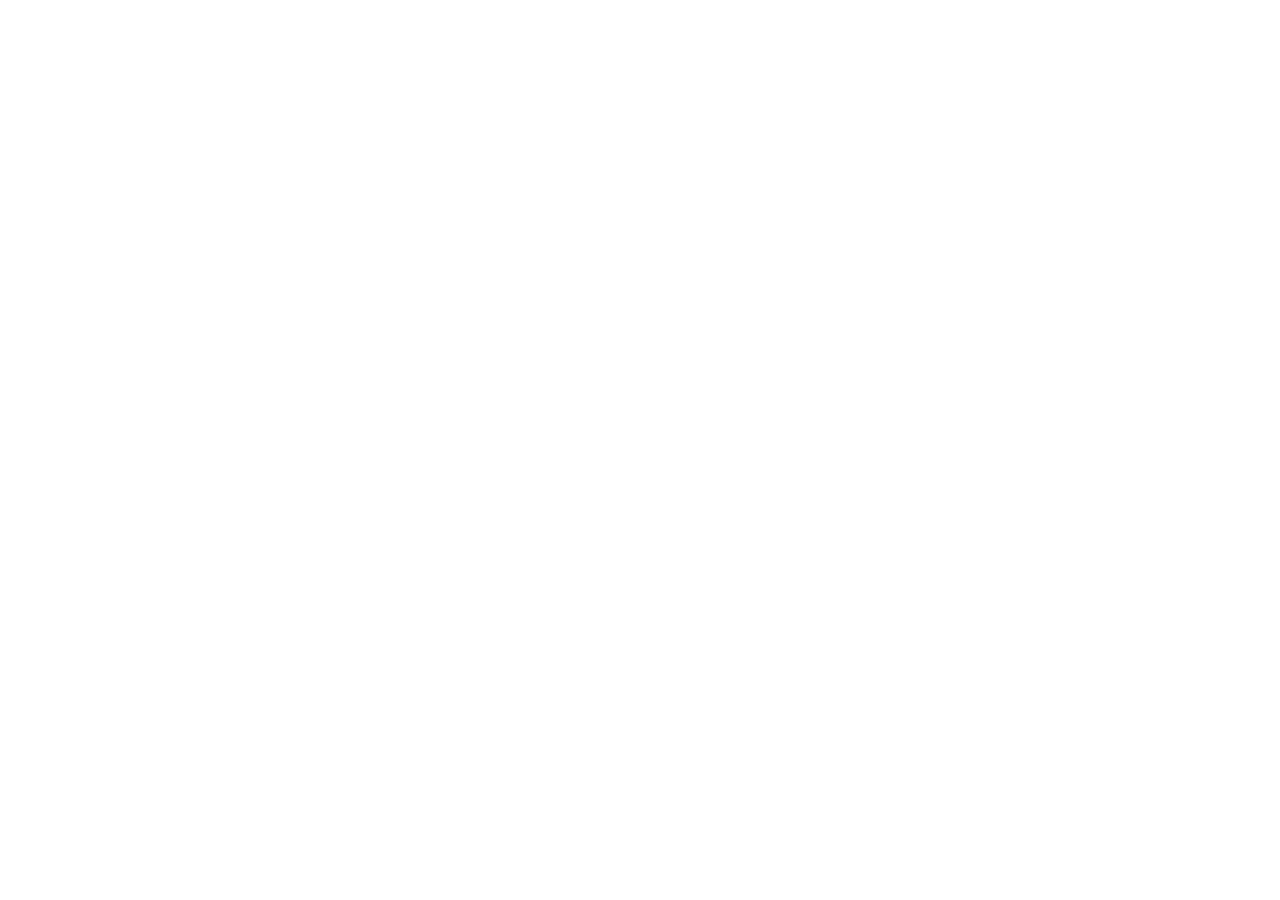
==== commit bc6ea67c: "发布 Klausss-CV 新版个人网站" ====
--- a/index.html
+++ b/index.html
@@ -1,380 +1,20 @@
-<!DOCTYPE html>
-<html lang="zh-CN">
-<head>
-    <meta charset="UTF-8">
-    <meta name="viewport" content="width=device-width, initial-scale=1.0">
-    <meta name="theme-color" content="#f7f4ee">
-    <title>GAO WEIXUAN Klaus — Personal Archive</title>
-    <meta name="description" content="高炜轩（Klaus Gao）的个人网站 — 法学硕士 · 跨文化商务沟通">
-    <!--
-    ══════════════════════════════════════════════════════════════
-    图片命名对照表（图片放入本目录后自动显示，缺失时显示占位框）
-    avatar.jpg    封面拼贴主图       avatar-s.jpg  封面拼贴小图
-    cover1.jpg / cover2.jpg / cover3.jpg           封面拼贴（新三张）
-    about.jpg     简介形象照原件     about-cutout.png  简介贴图（白底已抠）
-    edu1.jpg      教育板块竖图       edu2.jpg      教育板块横图
-    pro1.jpg      律所实习照         pro1b.jpg     律所工作记录（截图·档案卡）
-    pro2.jpg      中院实习照
-    stu1.jpg      文体部任职记录（截图·档案卡）
-    stu2.jpg      亚运会接待照
-    game/         扭蛋机小游戏（PLAY → 入口）
-    ══════════════════════════════════════════════════════════════
-    字体：全部走 npmmirror 镜像（fontsource），国内（微信内）可正常加载
-    Playfair Display / Italiana / Noto Serif SC / Noto Sans SC / Inter
-    + LXGW WenKai 楷体（用于引用等装饰）
-    若镜像不可用，自动回退系统宋体/楷体/黑体，不影响阅读。
-    ══════════════════════════════════════════════════════════════
-    -->
-    <link rel="preconnect" href="https://registry.npmmirror.com" crossorigin>
-    <link href="https://registry.npmmirror.com/@fontsource/playfair-display/latest/files/500.css" rel="stylesheet">
-    <link href="https://registry.npmmirror.com/@fontsource/playfair-display/latest/files/700.css" rel="stylesheet">
-    <link href="https://registry.npmmirror.com/@fontsource/playfair-display/latest/files/900.css" rel="stylesheet">
-    <link href="https://registry.npmmirror.com/@fontsource/playfair-display/latest/files/500-italic.css" rel="stylesheet">
-    <link href="https://registry.npmmirror.com/@fontsource/playfair-display/latest/files/700-italic.css" rel="stylesheet">
-    <link href="https://registry.npmmirror.com/@fontsource/italiana/latest/files/index.css" rel="stylesheet">
-    <link href="https://registry.npmmirror.com/@fontsource/noto-serif-sc/latest/files/600.css" rel="stylesheet">
-    <link href="https://registry.npmmirror.com/@fontsource/noto-serif-sc/latest/files/700.css" rel="stylesheet">
-    <link href="https://registry.npmmirror.com/@fontsource/noto-serif-sc/latest/files/900.css" rel="stylesheet">
-    <link href="https://registry.npmmirror.com/@fontsource/noto-sans-sc/latest/files/400.css" rel="stylesheet">
-    <link href="https://registry.npmmirror.com/@fontsource/noto-sans-sc/latest/files/500.css" rel="stylesheet">
-    <link href="https://registry.npmmirror.com/@fontsource/noto-sans-sc/latest/files/700.css" rel="stylesheet">
-    <link href="https://registry.npmmirror.com/@fontsource/inter/latest/files/400.css" rel="stylesheet">
-    <link href="https://registry.npmmirror.com/@fontsource/inter/latest/files/500.css" rel="stylesheet">
-    <link href="https://registry.npmmirror.com/lxgw-wenkai-webfont/1.7.0/files/style.css" rel="stylesheet">
-    <link rel="stylesheet" href="style.css">
-</head>
-<body>
-
-    <!-- ═══════════ 左上角 · 语言切换 ═══════════ -->
-    <div class="lang-switch" role="group" aria-label="Language">
-        <button class="lang-btn is-active" data-lang="zh" type="button">中文</button>
-        <button class="lang-btn" data-lang="en" type="button">EN</button>
-    </div>
-
-    <!-- ═══════════ 左侧 · 垂直目录 ═══════════ -->
-    <nav class="rail" aria-label="目录">
-        <div class="rail-brand"><b>GW</b><span>KLAUS GAO<br>EST. 2026</span></div>
-        <div class="rail-list">
-            <a class="rail-item is-active" href="#home" data-target="home">
-                <span class="rail-num">01</span><span class="rail-label" data-i18n="nav.home">封面</span>
-            </a>
-            <a class="rail-item" href="#about" data-target="about">
-                <span class="rail-num">02</span><span class="rail-label" data-i18n="nav.about">简介</span>
-            </a>
-            <a class="rail-item" href="#education" data-target="education">
-                <span class="rail-num">03</span><span class="rail-label" data-i18n="nav.edu">教育</span>
-            </a>
-            <a class="rail-item" href="#experience" data-target="experience">
-                <span class="rail-num">04</span><span class="rail-label" data-i18n="nav.exp">实习</span>
-            </a>
-            <a class="rail-item" href="#leadership" data-target="leadership">
-                <span class="rail-num">05</span><span class="rail-label" data-i18n="nav.lead">学生工作</span>
-            </a>
-            <a class="rail-item" href="#skills" data-target="skills">
-                <span class="rail-num">06</span><span class="rail-label" data-i18n="nav.skills">技能</span>
-            </a>
-            <a class="rail-item" href="#contact" data-target="contact">
-                <span class="rail-num">07</span><span class="rail-label" data-i18n="nav.contact">联系</span>
-            </a>
-        </div>
-        <p class="rail-foot">© 2026<br>PORTFOLIO</p>
-    </nav>
-
-    <main id="main">
-
-        <!-- ═══════════ 01 · 封面（初始锁定态 · 拼贴 + 滚动旋转） ═══════════ -->
-        <section id="home" class="section section--cover">
-            <div class="wrap cover" id="coverStage">
-                <div class="cover-text">
-                    <p class="cover-hi" data-i18n="cover.hi">HI，我是高炜轩</p>
-                    <h1 class="cover-title"><span>GAO</span><span>WEIXUAN</span><em>Klaus</em></h1>
-                    <p class="cover-stamp">PORTFOLIO · 2026<br>PERSONAL ARCHIVE</p>
-                </div>
-                <div class="cover-collage" aria-hidden="true">
-                    <figure class="cover-shot cs-1" style="--tilt:-4deg; --par:-22%; --dx:10px; --dy:6px; --ft:7.5s">
-                        <div class="shot-in"><div class="frame"><img src="cover1.jpg" alt=""></div></div>
-                    </figure>
-                    <figure class="cover-shot cs-2" style="--tilt:-3deg; --par:-14%; --dx:-8px; --dy:9px; --ft:8.5s">
-                        <div class="shot-in"><div class="frame"><img src="avatar-s.jpg" alt=""></div></div>
-                    </figure>
-                    <figure class="cover-shot cs-3" style="--tilt:3deg; --par:-8%; --dx:12px; --dy:-7px; --ft:9s">
-                        <div class="shot-in"><div class="frame"><img src="cover2.jpg" alt=""></div></div>
-                    </figure>
-                    <figure class="cover-shot cs-4" style="--tilt:-2deg; --par:-5%; --dx:-6px; --dy:-8px; --ft:7s">
-                        <div class="shot-in"><div class="frame"><img src="cover3.jpg" alt=""></div></div>
-                    </figure>
-                    <figure class="cover-shot cs-5" style="--tilt:2.5deg; --par:-12%; --dx:-14px; --dy:-10px; --ft:10s">
-                        <div class="shot-in"><div class="frame"><img src="avatar.jpg" alt="高炜轩"></div></div>
-                    </figure>
-                </div>
-            </div>
-            <div class="cover-foot">
-                <p class="cover-hint" id="coverHint" data-i18n="cover.hint">点击左侧目录，开始阅读</p>
-                <p class="cover-no">Nº 01 — COVER · © 2026</p>
-            </div>
-        </section>
-
-        <!-- ═══════════ 02 · 简介（贴图人像 + 关键词气泡交互） ═══════════ -->
-        <section id="about" class="section section--about">
-            <div class="wrap">
-                <header class="sec-head rv">
-                    <p class="sec-over">02 · ABOUT</p>
-                    <div class="sec-title-row">
-                        <h2 class="sec-title" data-i18n="about.title">关于我</h2>
-                        <p class="sec-sub" data-i18n="about.sub">The Profile</p>
-                    </div>
-                </header>
-
-                <div class="about-grid">
-                    <figure class="media media--sticker about-photo rv" style="--tilt:-3deg" data-label="ABOUT-CUTOUT.PNG — 贴图（白底已抠）">
-                        <img src="about-cutout.png" alt="高炜轩 形象照">
-                        <figcaption><span data-i18n="about.caption">形象照 — 高炜轩</span><b>FIG. 02</b></figcaption>
-                    </figure>
-
-                    <div class="about-field rv" style="--d:.12s">
-                        <p class="about-hint" data-i18n="about.hint">悬浮 / 点击关键词查看</p>
-                        <div class="bubbles">
-                            <button class="bubble is-active" data-note="0" type="button"><span data-i18n="about.k1">光华法学院</span></button>
-                            <button class="bubble" data-note="1" type="button"><span data-i18n="about.k2">商务英语</span></button>
-                            <button class="bubble" data-note="2" type="button"><span data-i18n="about.k3">SaaS · 云计算</span></button>
-                            <button class="bubble" data-note="3" type="button"><span data-i18n="about.k4">逻辑思维</span></button>
-                        </div>
-                        <div class="note-card" id="noteCard" aria-live="polite">
-                            <p class="note-no">Nº 01</p>
-                            <h3 class="note-title" id="noteTitle">光华法学院</h3>
-                            <p class="note-body" id="noteBody">浙江大学光华法学院，法学硕士在读；接受系统的法学训练，以法律逻辑拆解问题。</p>
-                        </div>
-                    </div>
-                </div>
-            </div>
-
-            <!-- 全宽黑带引用（呼应风格参考图） -->
-            <blockquote class="band rv">
-                <p><span data-i18n="about.quote">「语言，是另一套法律之外的严谨工具。」</span></p>
-                <cite>— GAO WEIXUAN</cite>
-            </blockquote>
-        </section>
-
-        <!-- ═══════════ 03 · 教育背景 ═══════════ -->
-        <section id="education" class="section">
-            <div class="wrap">
-                <header class="sec-head rv">
-                    <p class="sec-over">03 · EDUCATION</p>
-                    <div class="sec-title-row">
-                        <h2 class="sec-title" data-i18n="edu.title">教育背景</h2>
-                        <p class="sec-sub" data-i18n="edu.sub">Education</p>
-                    </div>
-                </header>
-
-                <div class="edu-wrap">
-                    <div class="edu-list">
-                        <article class="edu rv">
-                            <p class="edu-years" data-i18n="edu1.years">2025.09 — 至今</p>
-                            <div class="edu-main">
-                                <h3 class="edu-school" data-i18n="edu1.school">浙江大学 光华法学院</h3>
-                                <p class="edu-en" data-i18n="edu1.en">Guanghua Law School · Zhejiang University</p>
-                                <p class="edu-meta" data-i18n="edu1.meta">法学硕士（在读）</p>
-                            </div>
-                        </article>
-                        <article class="edu rv" style="--d:.08s">
-                            <p class="edu-years" data-i18n="edu2.years">2021.09 — 2025.06</p>
-                            <div class="edu-main">
-                                <h3 class="edu-school" data-i18n="edu2.school">浙江工业大学 外国语学院</h3>
-                                <p class="edu-en" data-i18n="edu2.en">School of Foreign Languages · Zhejiang University of Technology</p>
-                                <p class="edu-meta" data-i18n="edu2.meta">本科 · 英语专业（辅修法学）</p>
-                            </div>
-                        </article>
-                    </div>
-                    <div class="edu-media rv" style="--d:.12s">
-                        <div class="media-stack">
-                            <figure class="media media--main" style="--tilt:1.2deg" data-label="EDU1.JPG — 校园档案">
-                                <img src="edu1.jpg" alt="教育背景">
-                                <figcaption><span data-i18n="edu.fig">校园档案</span><b>FIG. 03</b></figcaption>
-                            </figure>
-                            <figure class="media media--sub media--land" style="--tilt:-1.6deg" data-label="EDU2.JPG — 校园档案">
-                                <img src="edu2.jpg" alt="教育背景 补充">
-                                <figcaption><span data-i18n="edu.fig">校园档案</span><b>FIG. 04</b></figcaption>
-                            </figure>
-                        </div>
-                    </div>
-                </div>
-
-                <p class="honors rv">
-                    <span class="honors-label">荣誉 · HONORS</span>
-                    <span class="honors-text" data-i18n="edu.honors">「21世纪杯」全国中学生英语演讲比赛一等奖 · 赛学杯全国中学生英语写作大赛一等奖 · 英语专业四级（TEM-4）· 英语专业八级（TEM-8）</span>
-                </p>
-            </div>
-        </section>
-
-        <!-- ═══════════ 04 · 实习经历 ═══════════ -->
-        <section id="experience" class="section">
-            <div class="wrap">
-                <header class="sec-head rv">
-                    <p class="sec-over">04 · EXPERIENCE</p>
-                    <div class="sec-title-row">
-                        <h2 class="sec-title" data-i18n="exp.title">实习经历</h2>
-                        <p class="sec-sub" data-i18n="exp.sub">Experience</p>
-                    </div>
-                </header>
-
-                <div class="cases">
-                    <!-- 案例 1 · 律所（图左文右 + 档案卡） -->
-                    <article class="case rv" style="--n:'01'">
-                        <div class="case-media">
-                            <div class="media-stack">
-                                <figure class="media media--main" style="--tilt:-1.2deg" data-label="PRO1.JPG — 律所实习照">
-                                    <img src="pro1.jpg" alt="北京金诚同达（杭州）律师事务所实习">
-                                    <figcaption><span data-i18n="exp1.cap">金诚同达 · 实习留影</span><b>FIG. 05</b></figcaption>
-                                </figure>
-                                <a class="media media--sub archive" href="pro1b.jpg" target="_blank" rel="noopener" data-label="PRO1B.JPG — 工作记录 · 点击查看原图">
-                                    <img src="pro1b.jpg" alt="律所工作记录">
-                                    <figcaption><span data-i18n="exp1.cap2">工作记录</span><b>ARCHIVE ↗</b></figcaption>
-                                </a>
-                            </div>
-                        </div>
-                        <div class="case-body">
-                            <p class="case-tag">LAW FIRM · <span data-i18n="exp1.tag">金融团队</span></p>
-                            <h3 class="case-title" data-i18n="exp1.title">北京金诚同达（杭州）律师事务所</h3>
-                            <p class="case-role" data-i18n="exp1.role">实习生 · 2024.12 — 2025.06</p>
-                            <p class="case-copy" data-i18n="exp1.copy">在金融团队实习期间，深度参与客户会议与尽职调查，协助律师完成合同审查、风险分析与法律检索，处理涉外法律文书与英文邮件往来，并整理尽调底稿、跟进项目文件。在真实商业纠纷的现场，练习把法律分析转译为客户听得懂的风险策略——这同样是销售与谈判的核心语言。</p>
-                        </div>
-                    </article>
-
-                    <!-- 案例 2 · 中院（文左图右） -->
-                    <article class="case case--rev rv" style="--n:'02'">
-                        <div class="case-media case-media--solo">
-                            <figure class="media" style="--tilt:1.4deg" data-label="PRO2.JPG — 中院实习照">
-                                <img src="pro2.jpg" alt="杭州市中级人民法院实习">
-                                <figcaption><span data-i18n="exp2.cap">杭州市中级人民法院 · 实习留影</span><b>FIG. 06</b></figcaption>
-                            </figure>
-                        </div>
-                        <div class="case-body">
-                            <p class="case-tag">COURT · <span data-i18n="exp2.tag">民商事审判</span></p>
-                            <h3 class="case-title" data-i18n="exp2.title">杭州市中级人民法院</h3>
-                            <p class="case-role" data-i18n="exp2.role">法官助理（实习）· 2026.04 — 2026.07</p>
-                            <p class="case-copy" data-i18n="exp2.copy">独立撰写、修改 50 余份民商事判决书，系统梳理案件卷宗，建立证据索引；协助法官完成庭审记录、类案检索与文书校对，熟悉从立案到裁判的完整流程。在裁判文书的字句之间，获得对商事纠纷解决机制最直接的实务认知。</p>
-                        </div>
-                    </article>
-                </div>
-            </div>
-        </section>
-
-        <!-- ═══════════ 05 · 学生工作 ═══════════ -->
-        <section id="leadership" class="section">
-            <div class="wrap">
-                <header class="sec-head rv">
-                    <p class="sec-over">05 · LEADERSHIP</p>
-                    <div class="sec-title-row">
-                        <h2 class="sec-title" data-i18n="lead.title">学生工作</h2>
-                        <p class="sec-sub" data-i18n="lead.sub">Leadership</p>
-                    </div>
-                </header>
-
-                <div class="cases">
-                    <!-- 案例 1 · 文体部（纯文字 + 任职记录档案卡） -->
-                    <article class="case case--slim rv" style="--n:'01'">
-                        <div class="case-body">
-                            <p class="case-tag">ZJU · <span data-i18n="lead1.tag">文体部</span></p>
-                            <h3 class="case-title" data-i18n="lead1.title">浙江大学光华法学院 · 研究生文体部部长</h3>
-                            <p class="case-role" data-i18n="lead1.role">部长 · 2025.09 — 至今</p>
-                            <p class="case-copy" data-i18n="lead1.copy">统筹学院文体活动，负责与商家谈判对接、预算控制与团队分工，策划并落地多场院级赛事与演出——把每一场活动当作一次小型的商业项目来管理，在资源有限的情况下保证执行质量。</p>
-                        </div>
-                        <a class="media archive-card" href="stu1.jpg" target="_blank" rel="noopener" data-label="STU1.JPG — 任职记录 · 点击查看原图">
-                            <img src="stu1.jpg" alt="文体部部长任职记录">
-                            <figcaption><span data-i18n="lead1.cap">任职记录</span><b>ARCHIVE ↗</b></figcaption>
-                        </a>
-                    </article>
-
-                    <!-- 案例 2 · 演讲俱乐部（无图 · 纯文字） -->
-                    <article class="case case--quote rv" style="--n:'02'">
-                        <div class="case-body">
-                            <p class="case-tag">ZJUT · <span data-i18n="lead2.tag">演讲俱乐部</span></p>
-                            <h3 class="case-title" data-i18n="lead2.title">浙江工业大学 · 演讲俱乐部负责人</h3>
-                            <p class="case-role" data-i18n="lead2.role">负责人 · 2022.09 — 2024.06</p>
-                            <p class="case-copy" data-i18n="lead2.copy">组织英语角与辩论赛，制定活动选题与培训计划，训练成员的公众表达与说服能力；担任多场活动的主持人，把控现场节奏。语言不只是工具，更是影响力本身。</p>
-                        </div>
-                    </article>
-
-                    <!-- 案例 3 · 亚运会（宽幅图） -->
-                    <article class="case case--rev rv" style="--n:'03'">
-                        <div class="case-media case-media--wide">
-                            <figure class="media media--wide" style="--tilt:-1deg" data-label="STU2.JPG — 亚运会礼宾接待">
-                                <img src="stu2.jpg" alt="杭州亚运会礼宾接待">
-                                <figcaption><span data-i18n="lead3.cap">杭州亚运会 · 礼宾接待留影</span><b>FIG. 07</b></figcaption>
-                            </figure>
-                        </div>
-                        <div class="case-body">
-                            <p class="case-tag">ASIAN GAMES · <span data-i18n="lead3.tag">礼宾接待</span></p>
-                            <h3 class="case-title" data-i18n="lead3.title">杭州亚运会 · 礼宾接待</h3>
-                            <p class="case-role" data-i18n="lead3.role">志愿者 · 2023.09 — 2023.10</p>
-                            <p class="case-copy" data-i18n="lead3.copy">在杭州亚运会期间承担礼宾接待工作，接待日本代表队及各国贵宾，全程英文讲解；负责行程协调与突发情况应对，在跨文化场景中完成沟通、协调与应变。</p>
-                        </div>
-                    </article>
-                </div>
-            </div>
-        </section>
-
-        <!-- ═══════════ 06 · 技能与兴趣（气泡交互） ═══════════ -->
-        <section id="skills" class="section">
-            <div class="wrap">
-                <header class="sec-head rv">
-                    <p class="sec-over">06 · SKILLS</p>
-                    <div class="sec-title-row">
-                        <h2 class="sec-title" data-i18n="skills.title">技能与兴趣</h2>
-                        <p class="sec-sub" data-i18n="skills.sub">Skills &amp; Interests</p>
-                    </div>
-                </header>
-
-                <div class="skill-stage rv">
-                    <p class="about-hint" data-i18n="skills.hint">悬浮 / 点击查看</p>
-                    <div class="skill-bubbles">
-                        <button class="s-bubble is-active" data-snote="0" style="--tilt:-1.2deg" type="button"><span data-i18n="sk1.name">AI 工具</span></button>
-                        <button class="s-bubble" data-snote="1" style="--tilt:1.6deg" type="button"><span data-i18n="sk2.name">英语</span></button>
-                        <button class="s-bubble" data-snote="2" style="--tilt:-1.8deg" type="button"><span data-i18n="sk3.name">Office</span></button>
-                        <button class="s-bubble" data-snote="3" style="--tilt:1.2deg" type="button"><span data-i18n="sk4.name">法律</span></button>
-                        <button class="s-bubble s-bubble--play" data-snote="4" style="--tilt:-1deg" type="button"><span data-i18n="sk5.name">作品</span><b class="s-play">▶</b></button>
-                        <button class="s-bubble" data-snote="5" style="--tilt:1.8deg" type="button"><span data-i18n="sk6.name">兴趣</span></button>
-                    </div>
-                    <div class="note-card skill-note" id="skillNote" aria-live="polite">
-                        <p class="note-no">Nº 01</p>
-                        <h3 class="note-title" id="skillNoteTitle">AI 工具</h3>
-                        <p class="note-body" id="skillNoteBody">熟练使用 Claude Code、ChatGPT 等大模型；可用 VSCode 独立搭建个人网站与小游戏（本站即为一例）</p>
-                        <p class="skill-note-actions"><a class="btn-play" id="skillPlay" href="game/index.html" target="_blank" rel="noopener" hidden>PLAY →</a></p>
-                    </div>
-                </div>
-            </div>
-        </section>
-
-        <!-- ═══════════ 07 · 联系方式 ═══════════ -->
-        <section id="contact" class="section section--contact">
-            <div class="wrap">
-                <header class="sec-head rv">
-                    <p class="sec-over">07 · CONTACT</p>
-                    <div class="sec-title-row">
-                        <h2 class="sec-title" data-i18n="contact.title">联系方式</h2>
-                        <p class="sec-sub" data-i18n="contact.sub">Say Hello</p>
-                    </div>
-                </header>
-
-                <div class="contact-body rv">
-                    <p class="contact-lead" data-i18n="contact.lead">有合作机会或任何想法，欢迎来信</p>
-                    <p class="contact-mail"><a href="mailto:18312930088@163.com">18312930088@163.com</a></p>
-                    <div class="contact-row">
-                        <a class="btn-mail" href="mailto:18312930088@163.com"><span data-i18n="contact.btn">发邮件</span> →</a>
-                        <span class="contact-stamp"><i></i>OPEN TO WORK · <span data-i18n="contact.avail">随时到岗</span></span>
-                    </div>
-                </div>
-            </div>
-        </section>
-
-        <!-- ═══════════ 页脚 ═══════════ -->
-        <footer class="footer">
-            <p>© 2026 GAO WEIXUAN KLAUS</p>
-            <p data-i18n="footer.note">本页以 HTML · CSS · JS 手工排版</p>
-            <a href="#home" data-target="home" class="to-top" data-i18n="footer.top">↑ 回到封面</a>
-        </footer>
-    </main>
-
-    <script src="script.js"></script>
-</body>
-</html>
+<!doctype html>
+<html lang="zh-CN">
+  <head>
+    <meta charset="UTF-8" />
+    <meta name="viewport" content="width=device-width, initial-scale=1.0" />
+    <meta name="description" content="Klausss-CV — 高炜轩个人履历与作品。" />
+    <meta name="theme-color" content="#ffffff" />
+    <title>Klausss-CV</title>
+    <link rel="preconnect" href="https://registry.npmmirror.com" crossorigin />
+    <link href="https://registry.npmmirror.com/@fontsource/bodoni-moda/latest/files/600.css" rel="stylesheet" />
+    <link href="https://registry.npmmirror.com/@fontsource/bodoni-moda/latest/files/600-italic.css" rel="stylesheet" />
+    <link href="https://registry.npmmirror.com/@fontsource/archivo/latest/files/400.css" rel="stylesheet" />
+    <link href="https://registry.npmmirror.com/@fontsource/archivo/latest/files/600.css" rel="stylesheet" />
+    <script type="module" crossorigin src="./assets/index-roZi0BV5.js"></script>
+    <link rel="stylesheet" crossorigin href="./assets/index-QHCqaYEh.css">
+  </head>
+  <body>
+    <div id="root"></div>
+  </body>
+</html>
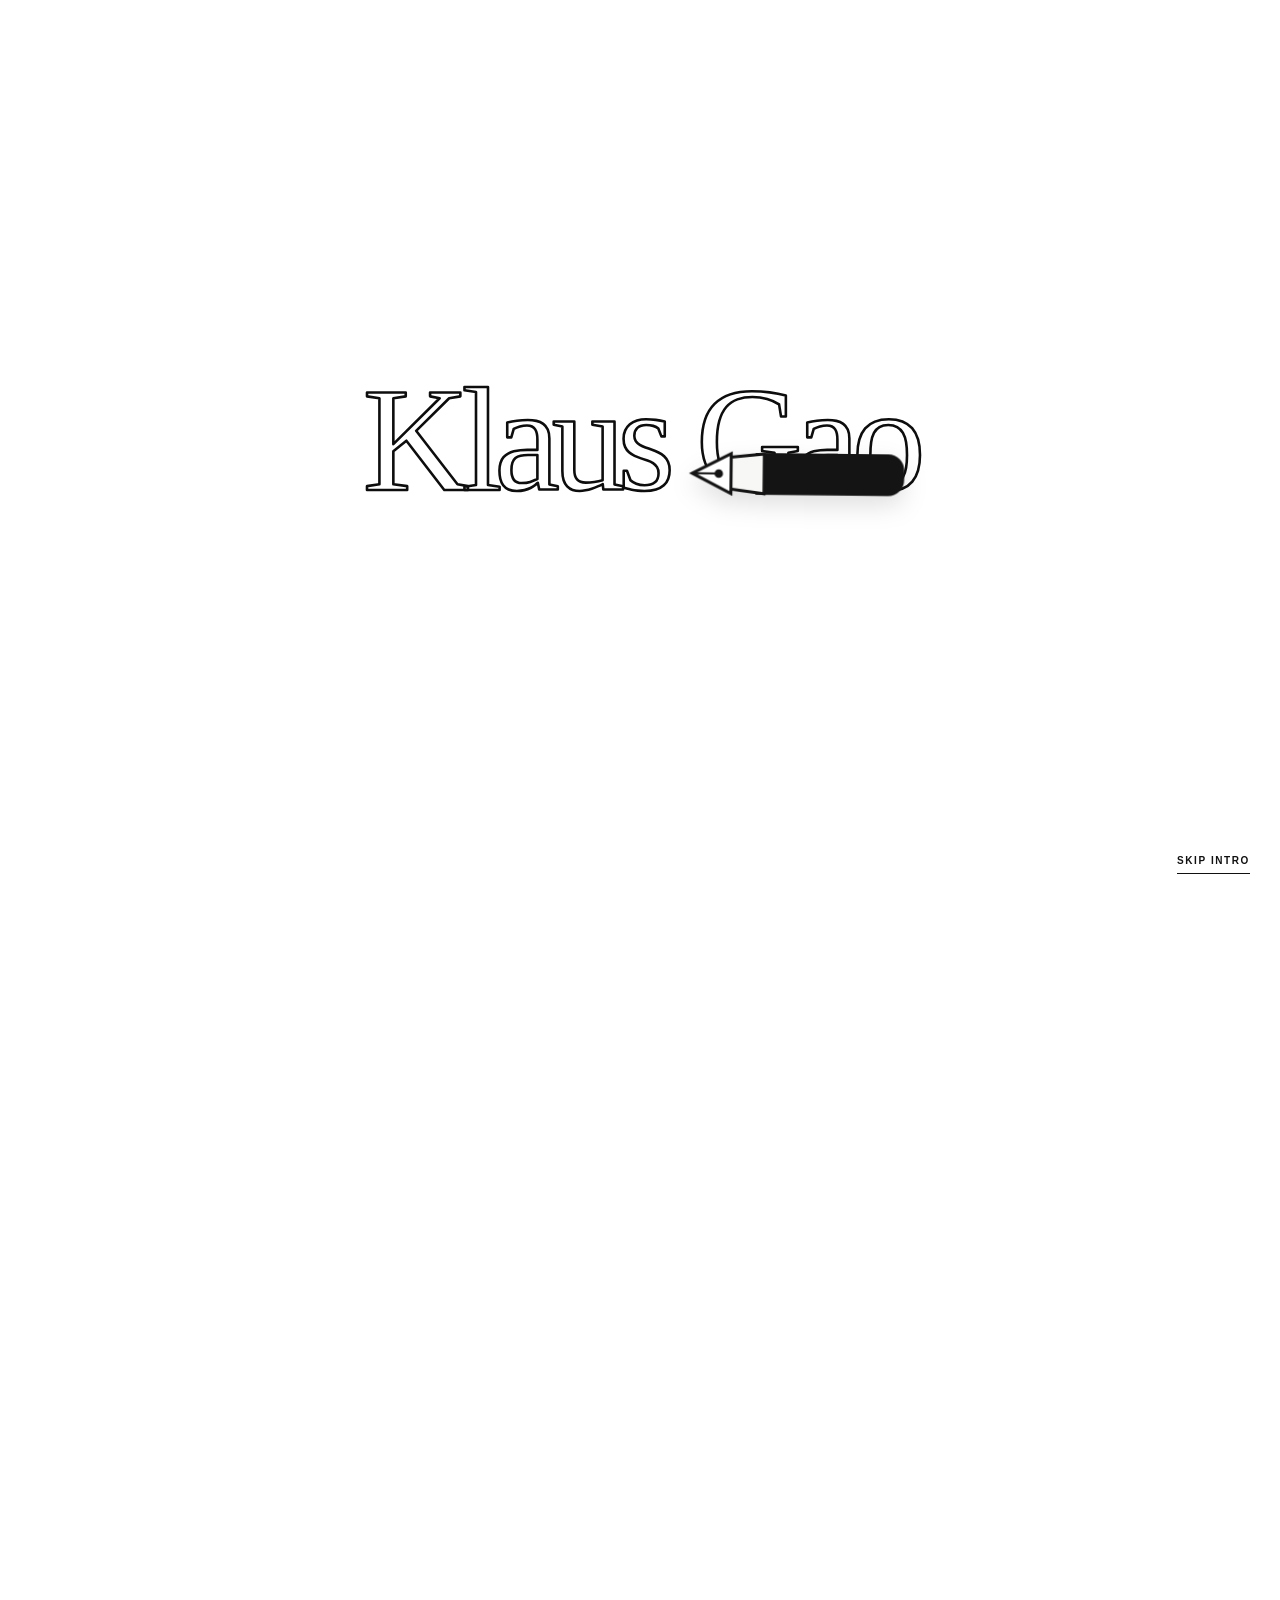
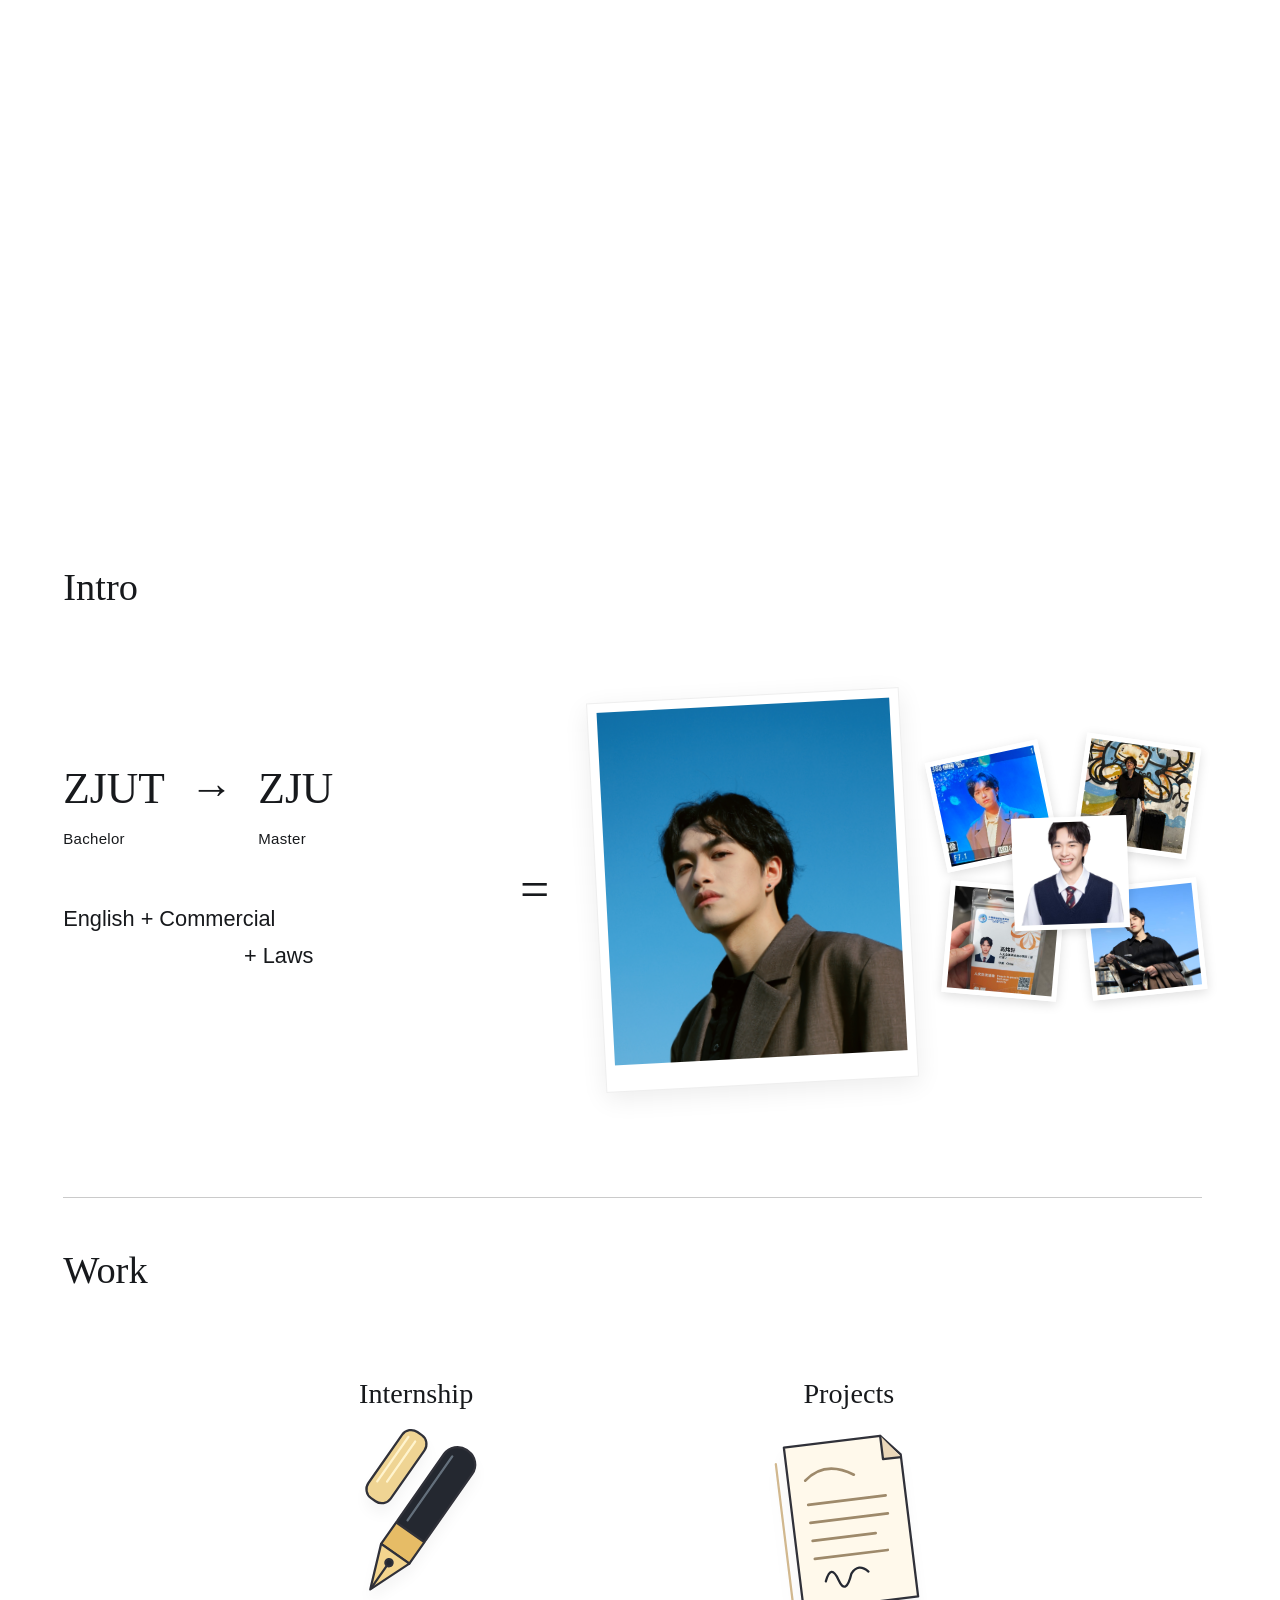
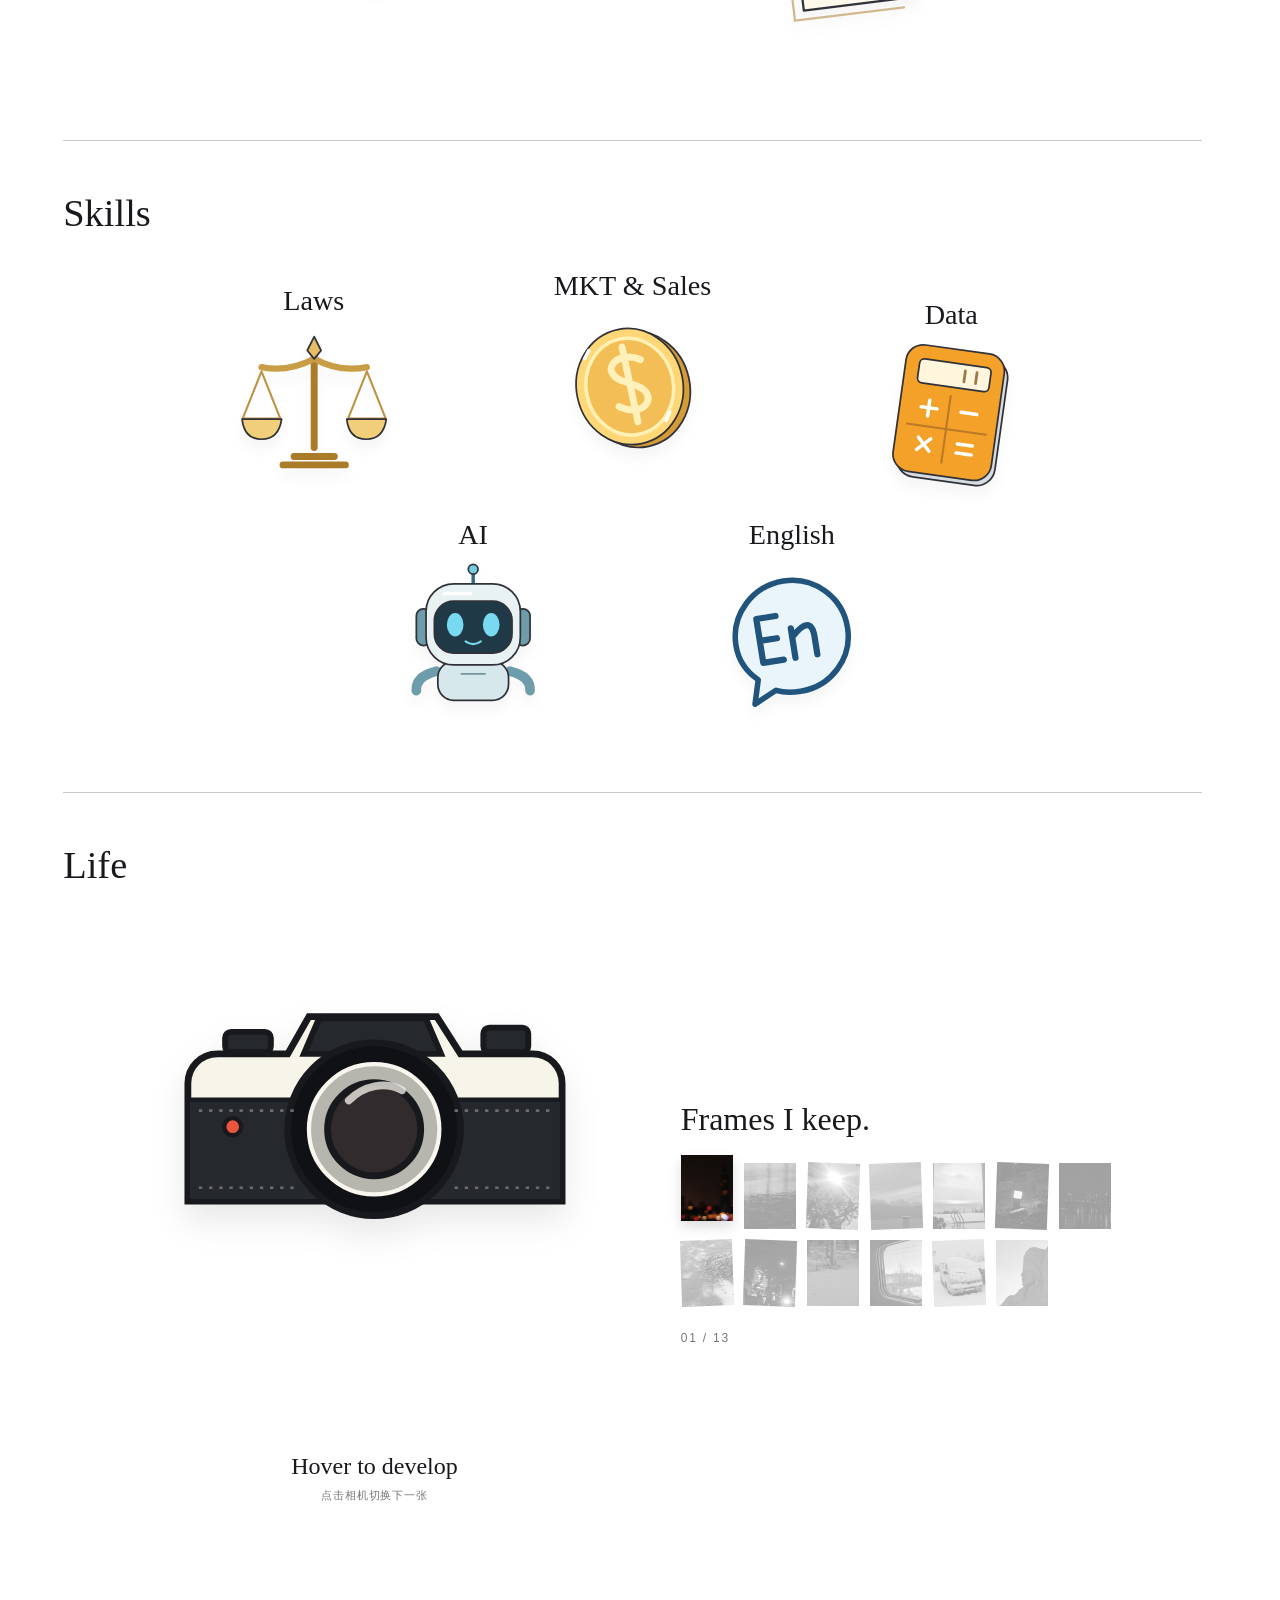
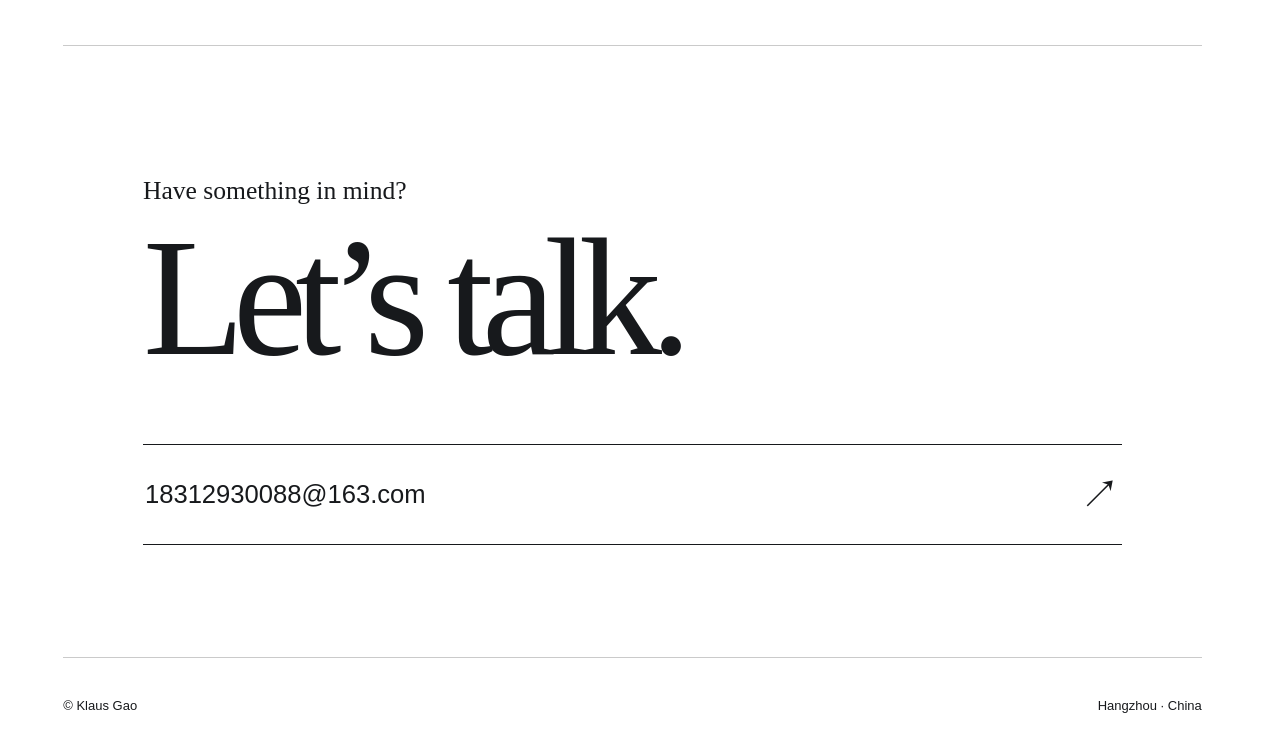
==== commit 0e20ea7a: "将 Works 更正为 Work" ====
--- a/index.html
+++ b/index.html
@@ -11,7 +11,7 @@
     <link href="https://registry.npmmirror.com/@fontsource/bodoni-moda/latest/files/600-italic.css" rel="stylesheet" />
     <link href="https://registry.npmmirror.com/@fontsource/archivo/latest/files/400.css" rel="stylesheet" />
     <link href="https://registry.npmmirror.com/@fontsource/archivo/latest/files/600.css" rel="stylesheet" />
-    <script type="module" crossorigin src="./assets/index-roZi0BV5.js"></script>
+    <script type="module" crossorigin src="./assets/index-hmd3egqZ.js"></script>
     <link rel="stylesheet" crossorigin href="./assets/index-QHCqaYEh.css">
   </head>
   <body>
--- a/assets/index-QHCqaYEh.css
+++ b/assets/index-QHCqaYEh.css
@@ -0,0 +1 @@
+.ink-opening{position:fixed;top:0;right:0;bottom:0;left:0;z-index:1000;overflow:hidden;background:#fff;color:#0d0d0d}.ink-opening__filters{position:absolute;width:0;height:0}.ink-opening__stage{position:absolute;top:0;right:0;bottom:0;left:0;display:grid;place-items:center}.ink-opening__word{width:min(78vw,1080px);overflow:visible}.ink-opening__signature{fill:transparent;stroke:#0d0d0d;stroke-width:2.6;stroke-linecap:round;stroke-linejoin:round;font:400 148px/1 Segoe Script,Brush Script MT,Lucida Handwriting,cursive;letter-spacing:-.055em}.ink-opening__pen{position:absolute;left:17%;top:calc(50% - 8px);width:clamp(150px,17vw,240px);transform-origin:12% 50%;will-change:transform,opacity}.ink-opening__pen svg{display:block;width:100%;overflow:visible;filter:drop-shadow(0 10px 12px rgba(0,0,0,.12))}.ink-opening__pen path,.ink-opening__pen circle{vector-effect:non-scaling-stroke}.pen-body{fill:#141414;stroke:#141414;stroke-width:2}.pen-grip{fill:#f7f7f5;stroke:#141414;stroke-width:3}.pen-nib{fill:#fff;stroke:#141414;stroke-width:3}.ink-opening__pen circle{fill:#141414}.pen-line{fill:none;stroke:#141414;stroke-width:2}.ink-opening__drops{position:absolute;left:29%;right:27%;top:54%;display:flex;justify-content:space-around;pointer-events:none}.ink-opening__drop{width:clamp(4px,.45vw,8px);height:clamp(28px,5vw,70px);border-radius:50% 50% 65% 65%;background:#0d0d0d;transform-origin:50% 0;will-change:transform,opacity}.ink-opening__drop:nth-child(2){margin-top:32px}.ink-opening__drop:nth-child(3){margin-top:-12px}.ink-opening__drop:nth-child(4){margin-top:19px}.ink-opening__drop:nth-child(6){margin-top:40px}.ink-opening__curtain{position:absolute;left:-5%;right:-5%;top:-9%;height:118%;background:#0d0d0d;transform:scaleY(0);transform-origin:50% 0;will-change:transform;clip-path:polygon(0 0,100% 0,100% 95%,94% 97%,86% 94%,78% 99%,68% 95%,57% 98%,47% 94%,36% 99%,25% 95%,14% 98%,6% 94%,0 97%)}.ink-opening__skip{position:absolute;right:30px;bottom:26px;z-index:2;color:#111;font:600 10px/1 var(--sans);letter-spacing:.16em;border-bottom:1px solid;padding:7px 0}@media (max-width:720px){.ink-opening__word{width:94vw}.ink-opening__signature{font-size:132px}.ink-opening__pen{left:3%;width:145px}.ink-opening__drops{left:14%;right:12%}.ink-opening__skip{right:20px;bottom:20px}}@media (prefers-reduced-motion:reduce){.ink-opening{display:none}}:root{--sans:"Archivo","Microsoft YaHei",sans-serif;--hand:"Segoe Script","Brush Script MT",cursive;--ink:#17191c;--paper:#fff}*{box-sizing:border-box}html{scroll-behavior:smooth;scrollbar-gutter:stable}body{margin:0;background:#fff;color:var(--ink);font-family:var(--sans);-webkit-font-smoothing:antialiased}button,a{-webkit-tap-highlight-color:transparent;color:inherit;font:inherit}button{border:0;background:none;cursor:pointer;padding:0}a{text-decoration:none}button:focus-visible,a:focus-visible{outline:2px solid #20547c;outline-offset:8px}img{display:block;width:100%;height:100%;object-fit:cover}.hand{font-family:var(--hand)}.signature-chapter{height:190svh;position:relative}.signature-stage{height:100svh;position:sticky;top:0;overflow:hidden;pointer-events:none}.cover-name{position:absolute;left:50%;top:50%;margin:0;font:400 clamp(70px,14vw,220px)/1.3 var(--hand);letter-spacing:-.075em;white-space:nowrap;transform-origin:0 0}.signature-full{display:block;transform:translate(-50%,-50%)}.signature-kg{position:absolute;top:0;left:0;font-family:var(--hand);font-size:132px;letter-spacing:-.1em;opacity:0;line-height:1}.signature-ink{position:absolute;left:-80px;top:-20px;display:flex;align-items:center;opacity:0;filter:blur(3px)}.signature-ink i{display:block;width:80px;height:25px;background:#111;border-radius:70% 40% 60% 45%;transform:rotate(-25deg)}.signature-ink i:nth-child(2){width:65px;height:40px;margin-left:-40px}.signature-ink i:nth-child(3){width:40px;height:20px;margin-left:-15px}.sketch-nav{position:fixed;left:0;right:0;top:0;height:88px;padding:20px 5vw;z-index:30;display:flex;align-items:center;opacity:0;visibility:hidden;background:#ffffffed;-webkit-backdrop-filter:blur(12px);backdrop-filter:blur(12px)}.corner-logo{font:400 32px/1 var(--hand);letter-spacing:-.1em;opacity:0}.sketch-nav nav{position:absolute;left:50%;transform:translate(-50%);display:flex;gap:32px}.sketch-nav nav button{font-size:17px;padding:9px 0;position:relative}.sketch-nav nav button:after{content:"";position:absolute;bottom:2px;left:0;width:100%;height:1px;background:#111;transform:scaleX(0);transform-origin:left;transition:transform .4s}.sketch-nav nav button:hover:after{transform:scaleX(1)}.sketch-main{width:min(1400px,90%);margin:auto}.sketch-section{scroll-margin-top:100px;padding:48px 0 72px;border-bottom:1px solid #cacaca}.sketch-section h2{font:400 clamp(28px,3vw,42px)/1.3 var(--hand);margin:0 0 42px}.intro-layout{display:grid;grid-template-columns:1.1fr 50px .8fr .68fr;gap:26px;align-items:center;min-height:470px}.education-path{text-align:left}.education-path>div{display:flex;align-items:flex-start;gap:25px;font:400 clamp(28px,3.4vw,52px)/1.1 var(--hand)}.education-path small{display:block;font:400 15px/1.8 var(--sans);letter-spacing:.02em;margin-top:12px}.education-path b{font-weight:400}.education-path p{font-size:clamp(17px,1.7vw,26px);line-height:1.7;margin-top:48px}.education-path p span{display:block;text-align:center}.intro-more{font-size:12px;opacity:0;transition:opacity .3s}.education-path:hover .intro-more,.education-path:focus-visible .intro-more{opacity:1}.equals{font:400 52px var(--hand)}.portrait-photo{height:390px;transform:rotate(-3deg);padding:9px 9px 26px;background:#fff;box-shadow:0 7px 24px #00000013;border:1px solid #eee;transition:transform .6s}.portrait-photo:hover{transform:rotate(0)}.photo-scatter{position:relative;height:300px}.photo-scatter button{position:absolute;width:43%;height:112px;border:5px solid white;background:#fff;box-shadow:0 3px 12px #0002;transition:transform .55s;transform:rotate(-12deg)}.photo-scatter button:nth-child(1){left:0;top:10px}.photo-scatter button:nth-child(2){left:54%;top:0;transform:rotate(8deg)}.photo-scatter button:nth-child(3){left:4%;top:145px;transform:rotate(5deg)}.photo-scatter button:nth-child(4){left:57%;top:143px;transform:rotate(-6deg)}.photo-scatter button:nth-child(5){left:29%;top:77px;transform:rotate(-2deg)}.photo-scatter button:hover{transform:rotate(0) scale(1.15);z-index:2}.works-objects{display:flex;justify-content:space-around;align-items:center;min-height:330px;padding:0 12%}.object-link{position:relative;display:flex;flex-direction:column;align-items:center;justify-content:center;min-width:180px}.object-label{font:400 clamp(20px,2.2vw,30px)/1.4 var(--hand)}.object-art{width:clamp(160px,17vw,230px);height:auto;overflow:visible;transition:transform .65s cubic-bezier(.2,.8,.2,1);filter:drop-shadow(0 10px 6px #00000009)}.object-link:hover .object-art,.object-link:focus-visible .object-art{transform:translateY(-12px) rotate(-5deg)}.object-open{font-size:22px;position:absolute;right:4px;bottom:20px;opacity:0;transform:translate(-6px,6px);transition:opacity .4s,transform .4s}.object-link:hover .object-open,.object-link:focus-visible .object-open{opacity:1;transform:none}.object-link:hover .robot-eyes{transform:scaleY(.65);transform-origin:120px 100px}.robot-eyes{transition:transform .4s}.skills-objects{display:grid;grid-template-columns:repeat(6,1fr);row-gap:28px;align-items:center;padding:0 8%}.skills-objects .object-link{grid-column:span 2}.skills-objects .link-AI{grid-column:2/4}.skills-objects .link-English{grid-column:4/6}.skills-objects .object-art{width:clamp(135px,13vw,185px)}.skills-objects .object-link:nth-child(2){transform:translateY(-15px)}.skills-objects .object-link:nth-child(3){transform:translateY(14px)}.life-layout{display:grid;grid-template-columns:1fr 1fr;gap:12%;align-items:center;padding:0 12% 30px}.life-main-photo{height:440px;max-width:340px;padding:9px 9px 28px;border:1px solid #e8e8e8;box-shadow:0 6px 20px #0001;transform:rotate(-3deg)}.life-main-photo img{object-fit:contain;background:#fff}.life-picker>p{font-size:30px}.life-picker>div{display:flex;gap:9px;flex-wrap:wrap}.life-picker button{width:54px;height:68px;opacity:.5;transition:opacity .3s,transform .3s}.life-picker button.selected{opacity:1;transform:translateY(-7px)}.life-picker>span{display:block;font-size:12px;margin-top:25px;color:#777}.sketch-main footer{display:flex;justify-content:space-between;padding:40px 0;font-size:13px}.archive{position:fixed;top:0;right:0;bottom:0;left:0;width:100%;height:100%;max-width:none;max-height:none;margin:0;border:0;background:#fff;padding:0;color:var(--ink);overflow-y:auto}.archive::backdrop{background:#fff}.archive>header{position:sticky;top:0;z-index:1;background:#fffffff2;-webkit-backdrop-filter:blur(12px);backdrop-filter:blur(12px);display:flex;justify-content:space-between;align-items:center;padding:25px 5vw;border-bottom:1px solid #ddd}.archive>header button{font-size:18px}.archive>header button:last-child{font-size:28px}.archive>header span{font:24px var(--hand)}.archive-inner{width:min(1100px,88%);margin:65px auto 100px}.archive-inner>.hand{font-size:35px}.archive-inner>h1{font-size:clamp(28px,4vw,52px);font-weight:500;margin:10px 0 60px}.archive article{display:grid;grid-template-columns:minmax(0,1fr) .6fr;gap:70px;border-top:1px solid #ddd;padding:40px 0 60px}.archive article:not(:has(img)){grid-template-columns:1fr;max-width:780px}.archive h2{font-size:clamp(19px,2.3vw,28px);font-weight:500;line-height:1.4}.archive-meta{font-size:13px;color:#777;line-height:1.8}.archive-copy{margin-top:32px}.archive h3{font-size:17px;font-weight:600}.archive-copy p{font-size:15px;line-height:2;color:#505257}.archive article>img{height:auto;max-height:470px;object-fit:contain;align-self:start;margin-top:20px}@media (max-width:800px){.sketch-nav nav{gap:20px;left:auto;right:5vw;transform:none}.sketch-nav nav button{font-size:14px}.intro-layout{grid-template-columns:1fr 1fr;gap:25px;min-height:0}.education-path{grid-column:1/-1}.education-path>div{font-size:38px}.education-path p{margin:20px 0}.equals{display:none}.portrait-photo{height:330px}.photo-scatter{height:280px}.photo-scatter button{height:105px}.sketch-section{padding:35px 0 55px}.works-objects{padding:0;min-height:280px}.object-link{min-width:0}.skills-objects{padding:0;row-gap:25px}.skills-objects .object-art{width:135px}.object-label{font-size:19px}.life-layout{padding:0;gap:30px}.life-main-photo{height:350px}.archive article{grid-template-columns:1fr;gap:15px}.archive article>img{max-height:350px}.signature-kg{font-size:132px}}@media (max-width:480px){.portrait-photo{height:260px}.photo-scatter button{height:90px}.photo-scatter button:nth-child(3),.photo-scatter button:nth-child(4){top:125px}.skills-objects{grid-template-columns:repeat(2,1fr)}.skills-objects .object-link,.skills-objects .link-AI,.skills-objects .link-English{grid-column:auto;transform:none}.skills-objects .link-English{grid-column:1/-1}.life-layout{grid-template-columns:1fr}.life-main-photo{width:78%;margin:auto}.life-picker{text-align:center}.life-picker>div{justify-content:center}.cover-name{font-size:16vw}.sketch-nav{height:70px}.sketch-nav nav{gap:16px}.corner-logo{font-size:28px}}@media (prefers-reduced-motion:reduce){html{scroll-behavior:auto}*,*:before,*:after{animation:none!important;transition:none!important}.signature-chapter{height:100svh}.signature-stage{position:relative}.signature-full{opacity:1}.signature-ink,.signature-kg{display:none}}.signature-chapter{height:235svh}.signature-particles{position:absolute;top:0;right:0;bottom:0;left:0;width:100%;height:100%;pointer-events:none}.corner-logo{font-family:Times New Roman,Times,serif;font-size:34px;letter-spacing:-.055em;line-height:1}.sketch-nav{background:transparent;-webkit-backdrop-filter:none;backdrop-filter:none;pointer-events:none}.sketch-nav a,.sketch-nav nav{pointer-events:auto}.sketch-nav nav{background:#ffffffeb;border-radius:30px;padding:4px 18px;-webkit-backdrop-filter:blur(12px);backdrop-filter:blur(12px)}@media (prefers-reduced-motion:reduce){.signature-chapter{height:100svh}.signature-particles{display:none}}::view-transition-old(root),::view-transition-new(root){animation:none}::view-transition-group(*){animation-duration:.72s;animation-timing-function:cubic-bezier(.22,.8,.2,1)}.life-layout{display:grid;grid-template-columns:1.05fr .95fr;gap:9%;align-items:center;padding:10px 8% 70px}.camera-life{text-align:center;min-height:560px;display:flex;flex-direction:column;justify-content:flex-end;min-width:0}.camera-stage{position:relative;display:block;width:100%;max-width:520px;height:495px;margin:auto;overflow:visible}.camera-art{position:absolute;z-index:3;left:0;top:30px;width:100%;height:auto;overflow:visible;filter:drop-shadow(0 16px 16px #00000017);transition:transform .8s cubic-bezier(.22,.8,.2,1)}.camera-top{fill:#f7f4ea;stroke:#17191c;stroke-width:8}.camera-leather{fill:#25282c;stroke:#17191c;stroke-width:5}.camera-button,.camera-ridge{fill:#25282c;stroke:#17191c;stroke-width:7}.camera-lens-outer{fill:#0f1114;stroke:#17191c;stroke-width:8}.camera-lens-ring{fill:#b7b6ae;stroke:#f8f6ef;stroke-width:5}.camera-lens-glass{fill:#312b2e;stroke:#17191c;stroke-width:8}.camera-glint{fill:none;stroke:#f8f6ef;stroke-width:9;stroke-linecap:round;opacity:.75}.camera-indicator{fill:#e9553d;stroke:#17191c;stroke-width:5}.camera-stitch{fill:none;stroke:#6b6c6d;stroke-width:3;stroke-dasharray:4 8}.camera-print{position:absolute;z-index:2;left:50%;top:185px;width:56%;max-width:285px;aspect-ratio:.78;background:#fff;padding:12px 12px 38px;box-shadow:0 18px 42px #0003;border:1px solid #dedede;transform:translate(-50%,-65%) scale(.52) rotate(-2deg);transform-origin:50% 0;opacity:0;transition:transform 1s cubic-bezier(.2,.78,.18,1),opacity .25s}.camera-print-image{display:block;width:100%;height:100%;overflow:hidden;background:#eee}.camera-print-image img{object-fit:cover}.camera-print small{position:absolute;bottom:12px;left:14px;font-size:10px;letter-spacing:.16em}.camera-flash{position:absolute;z-index:4;width:18px;height:18px;border:1px solid #111;border-radius:50%;left:16%;top:183px;opacity:0;transform:scale(.2);box-shadow:0 0 #fff,0 0 #111}.camera-stage:hover .camera-print,.camera-stage:focus-visible .camera-print{opacity:1;transform:translate(-50%,66%) scale(1) rotate(2deg)}.camera-stage:hover .camera-art,.camera-stage:focus-visible .camera-art{transform:translateY(-5px) rotate(-.6deg)}.camera-stage:hover .camera-flash,.camera-stage:focus-visible .camera-flash{animation:cameraFlash .8s ease-out}.camera-life>p{margin:8px 0 0}.camera-life>p span{display:block;font:24px/1.3 var(--hand)}.camera-life>p small{display:block;margin-top:6px;color:#777;font-size:11px;letter-spacing:.08em}@keyframes cameraFlash{0%{opacity:0;transform:scale(.2)}12%{opacity:1;transform:scale(1);box-shadow:0 0 0 17px #fff,0 0 0 20px #111}32%,to{opacity:0;transform:scale(1.7);box-shadow:0 0 0 25px #fff0,0 0 0 28px #1110}}.life-picker>p{font-size:32px;margin:0 0 25px}.life-picker>div{display:grid;grid-template-columns:repeat(7,52px);gap:11px}.life-picker button{width:52px;height:66px;opacity:.38;filter:grayscale(1);transition:opacity .4s,transform .45s cubic-bezier(.2,.8,.2,1),filter .4s}.life-picker button:nth-child(3n){transform:rotate(2deg)}.life-picker button:nth-child(4n){transform:rotate(-2deg)}.life-picker button:hover{opacity:.75;filter:grayscale(.35);transform:translateY(-4px) rotate(0)}.life-picker button.selected{opacity:1;filter:none;transform:translateY(-8px) rotate(0);box-shadow:0 6px 12px #0002}.life-picker>span{display:block;font-size:12px;margin-top:25px;color:#777;letter-spacing:.15em}.lets-talk{min-height:68vh;padding:12vh 7% 10vh;border-bottom:1px solid #cacaca;display:flex;flex-direction:column;justify-content:center}.lets-talk>p{font-size:clamp(18px,2vw,30px);margin:0 0 18px}.lets-talk h2{font:400 clamp(72px,13vw,190px)/.9 var(--hand);letter-spacing:-.07em;margin:0 0 70px}.lets-talk a{display:flex;justify-content:space-between;align-items:center;border-top:1px solid #17191c;border-bottom:1px solid #17191c;padding:22px 2px;font-size:clamp(18px,2vw,30px);transition:padding .45s cubic-bezier(.2,.8,.2,1),background-color .45s}.lets-talk a b{font-size:40px;font-weight:400;transition:transform .45s}.lets-talk a:hover,.lets-talk a:focus-visible{padding-left:18px;padding-right:18px;background:#f4f4f1}.lets-talk a:hover b,.lets-talk a:focus-visible b{transform:translate(5px,-5px)}.archive h2{font-size:clamp(21px,2.25vw,30px);font-weight:500;line-height:1.35;margin:0 0 18px}.archive-meta{font-size:15px}.archive-copy p{font-size:16px}.archive-copy strong{font-weight:700;color:#17191c;background:linear-gradient(transparent 67%,#f2d689 0)}.archive article>img{max-height:520px}.archive article.archive-wide-image{grid-template-columns:minmax(270px,.62fr) minmax(0,1.38fr);gap:52px}.archive article.archive-wide-image>img{width:100%;max-height:none;margin-top:0;align-self:center}@media (max-width:1100px) and (min-width:801px){.life-picker>div{grid-template-columns:repeat(5,52px)}}@media (max-width:800px){.life-layout{padding:0 0 25px;gap:35px;grid-template-columns:1fr}.camera-life{min-height:550px}.camera-stage{max-width:500px}.life-picker{text-align:center}.life-picker>div{grid-template-columns:repeat(7,48px);justify-content:center}.life-picker button{width:48px;height:62px}.archive article.archive-wide-image{grid-template-columns:1fr;gap:15px}.archive article>img{max-height:420px}.lets-talk{min-height:58vh;padding-left:3%;padding-right:3%}}@media (max-width:480px){.camera-life{min-height:445px}.camera-stage{height:385px}.camera-art{top:25px}.camera-print{top:130px;width:60%;padding:9px 9px 31px}.camera-stage:hover .camera-print,.camera-stage:focus-visible .camera-print{transform:translate(-50%,62%) scale(.9) rotate(2deg)}.life-picker>div{grid-template-columns:repeat(5,48px)}.lets-talk h2{font-size:24vw;margin-bottom:48px}.lets-talk a{font-size:16px}.lets-talk a b{font-size:28px}}
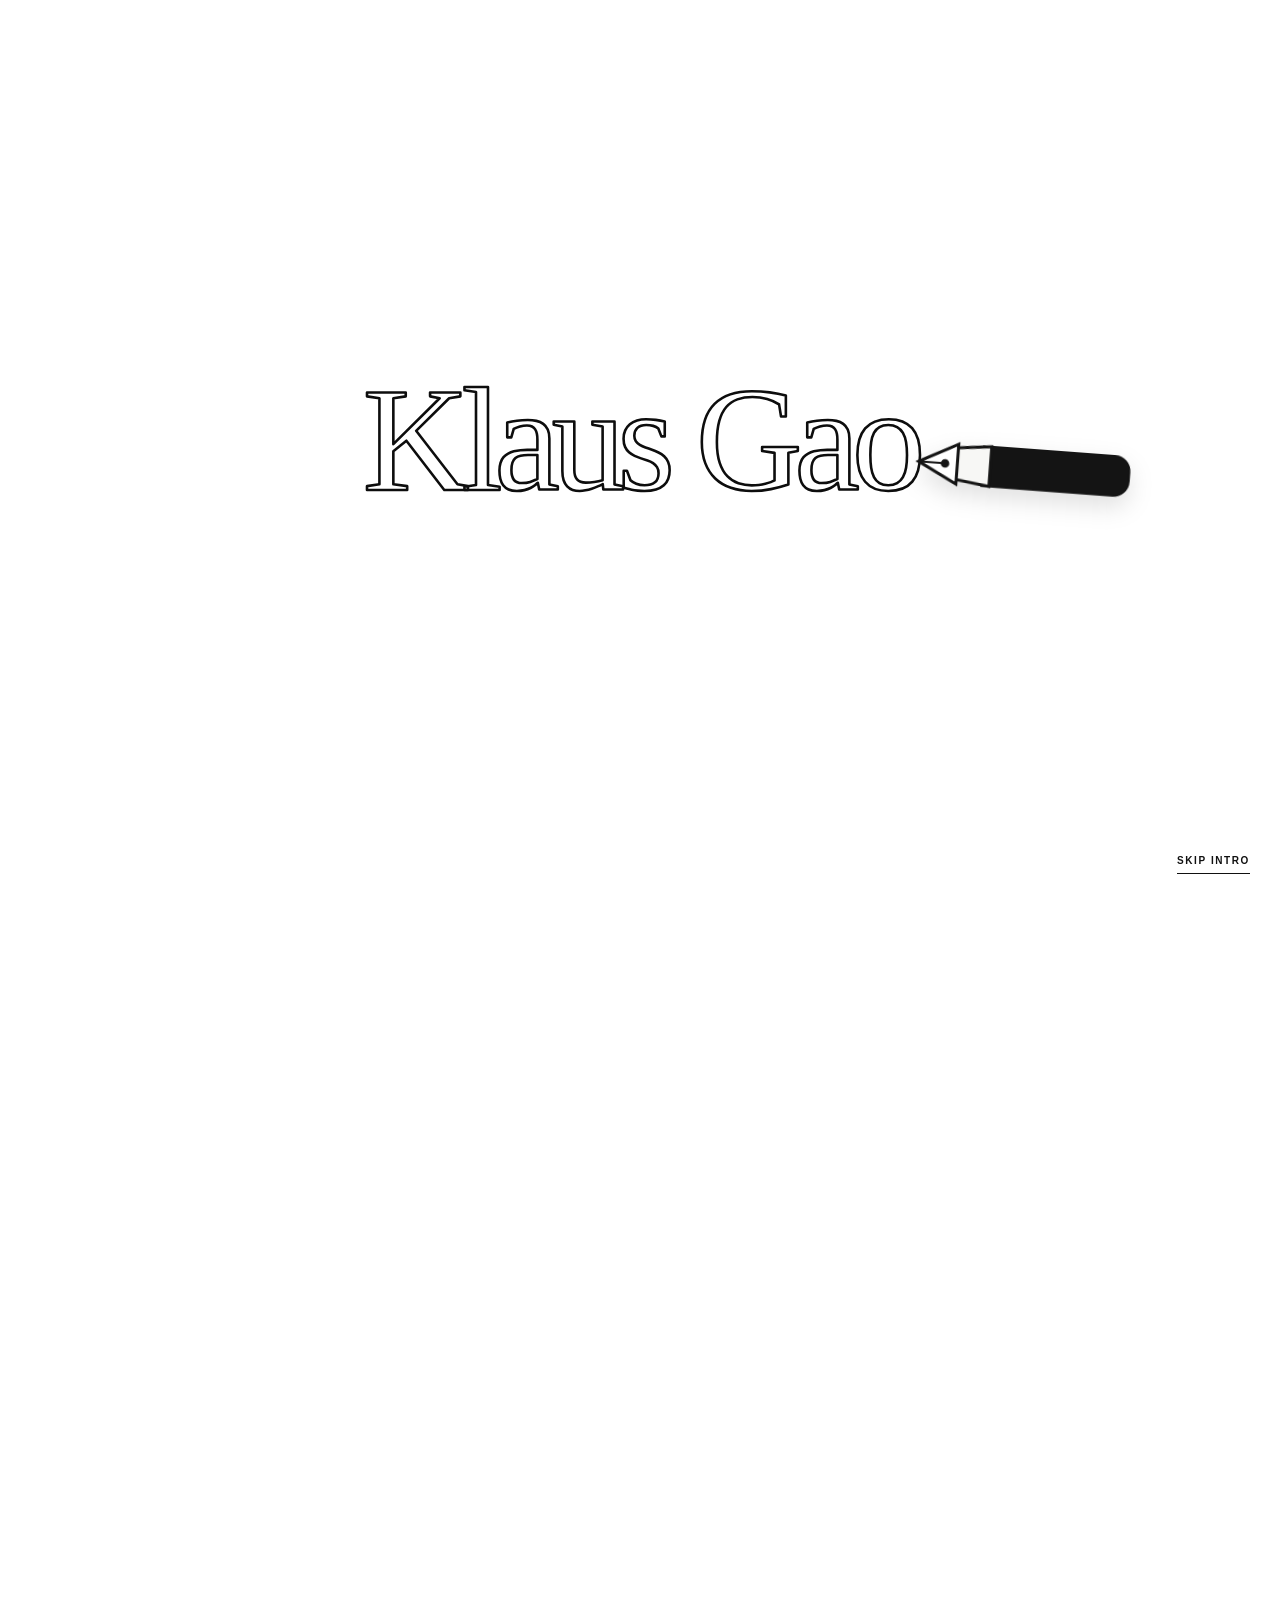
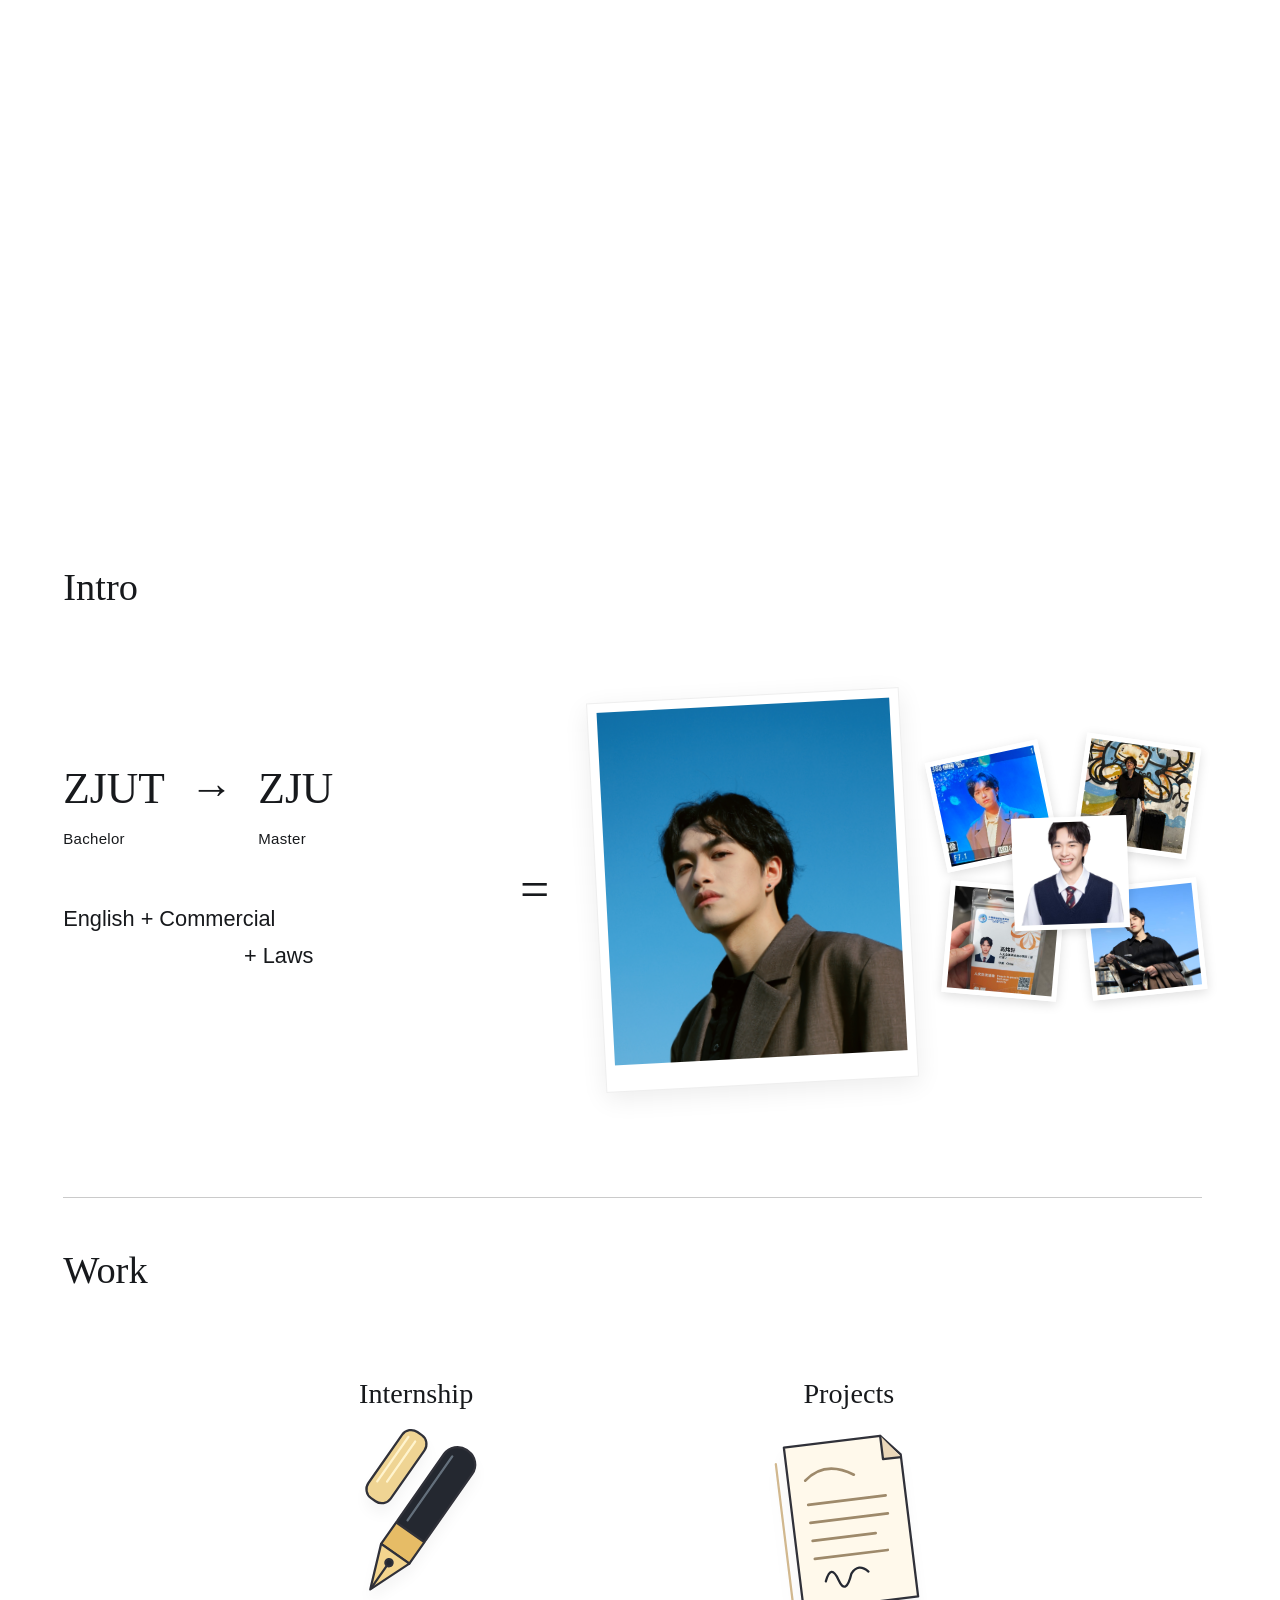
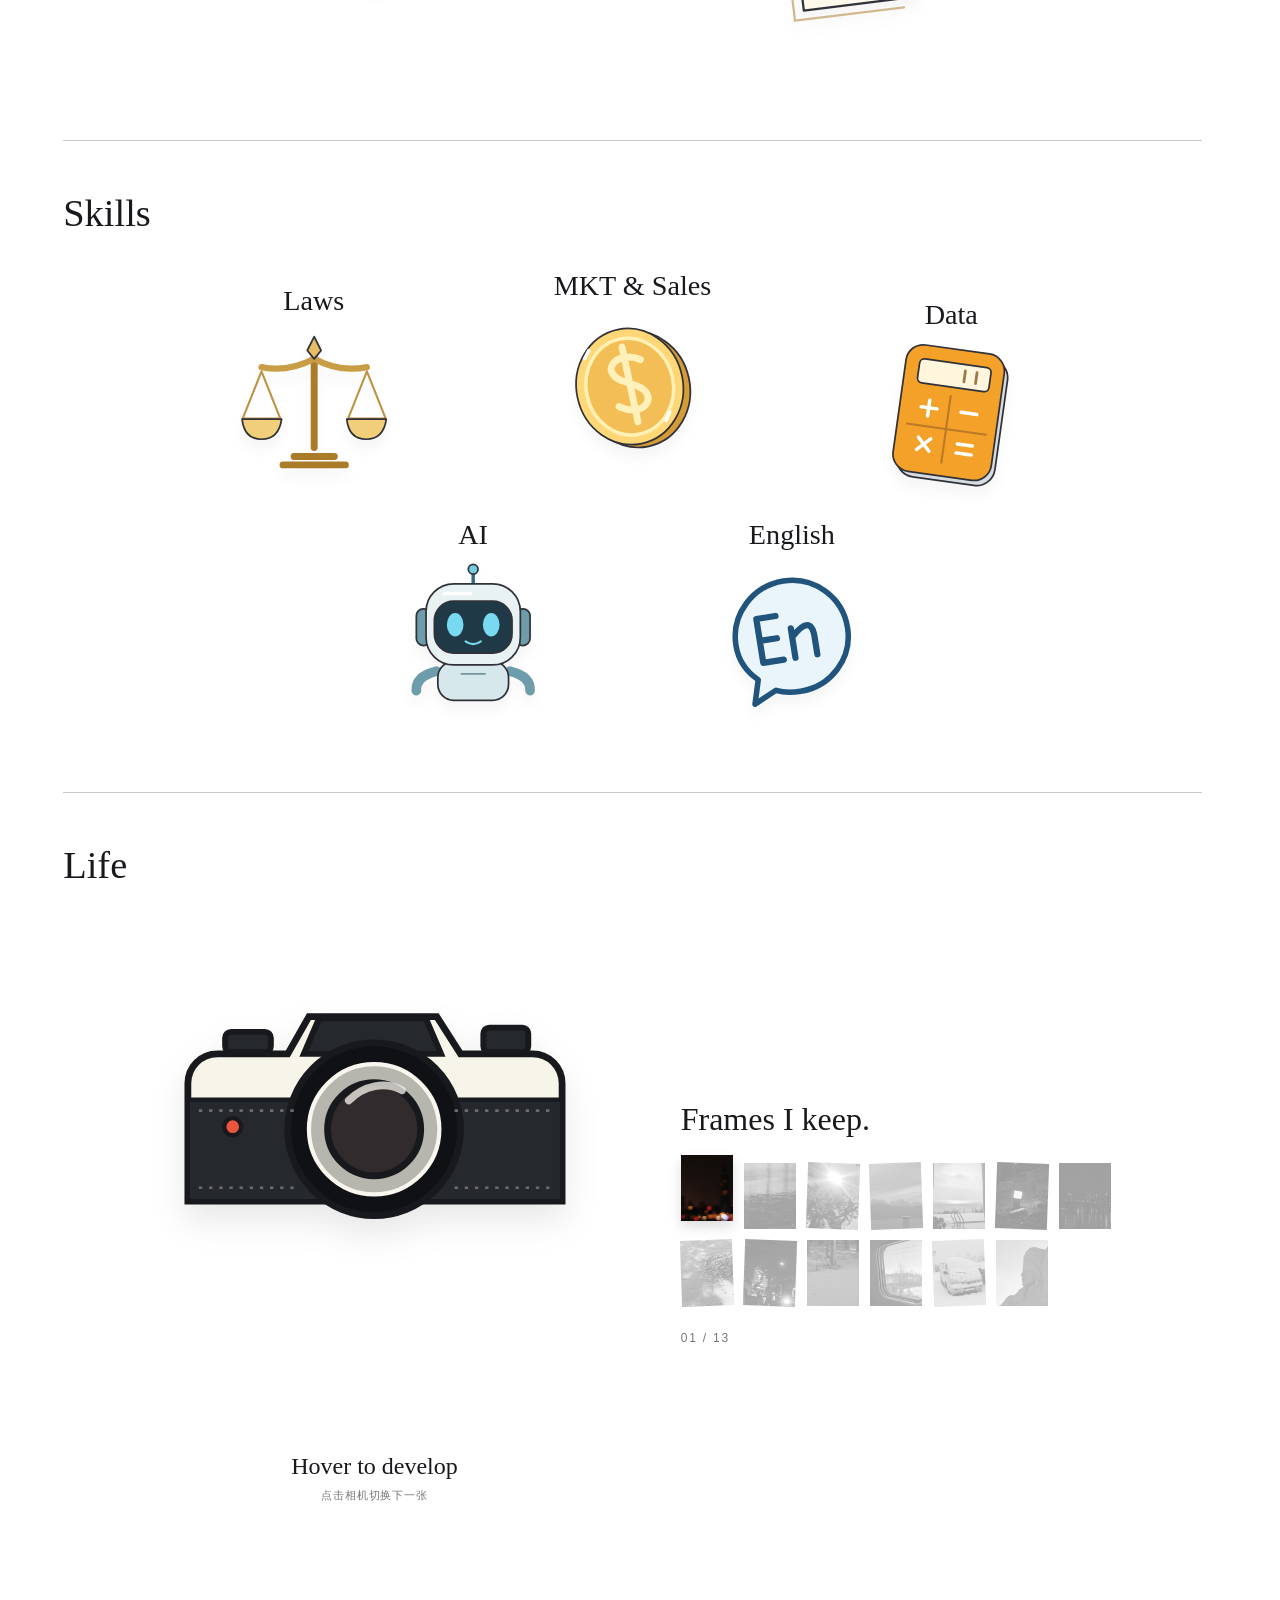
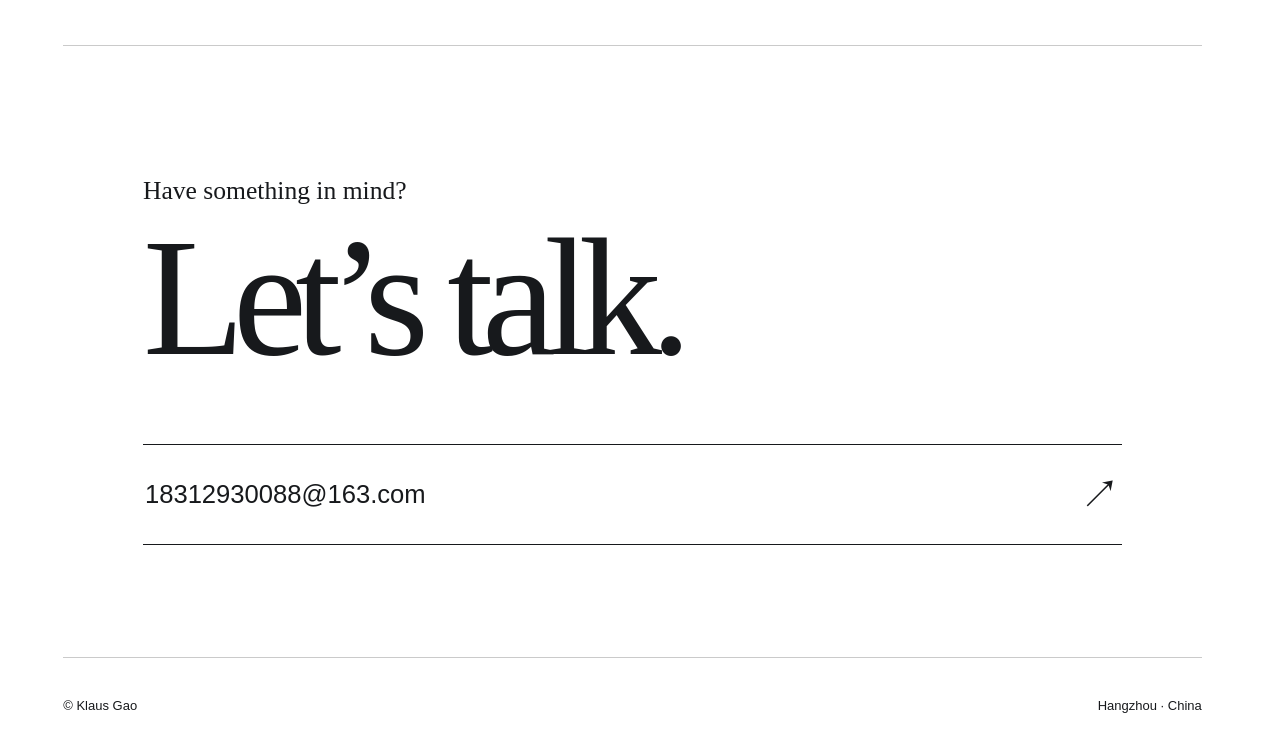
==== commit 27acf60c: "更新简历内容并替换 AI 板块图片" ====
--- a/index.html
+++ b/index.html
@@ -11,7 +11,7 @@
     <link href="https://registry.npmmirror.com/@fontsource/bodoni-moda/latest/files/600-italic.css" rel="stylesheet" />
     <link href="https://registry.npmmirror.com/@fontsource/archivo/latest/files/400.css" rel="stylesheet" />
     <link href="https://registry.npmmirror.com/@fontsource/archivo/latest/files/600.css" rel="stylesheet" />
-    <script type="module" crossorigin src="./assets/index-hmd3egqZ.js"></script>
+    <script type="module" crossorigin src="./assets/index-CxFn7aLp.js"></script>
     <link rel="stylesheet" crossorigin href="./assets/index-QHCqaYEh.css">
   </head>
   <body>
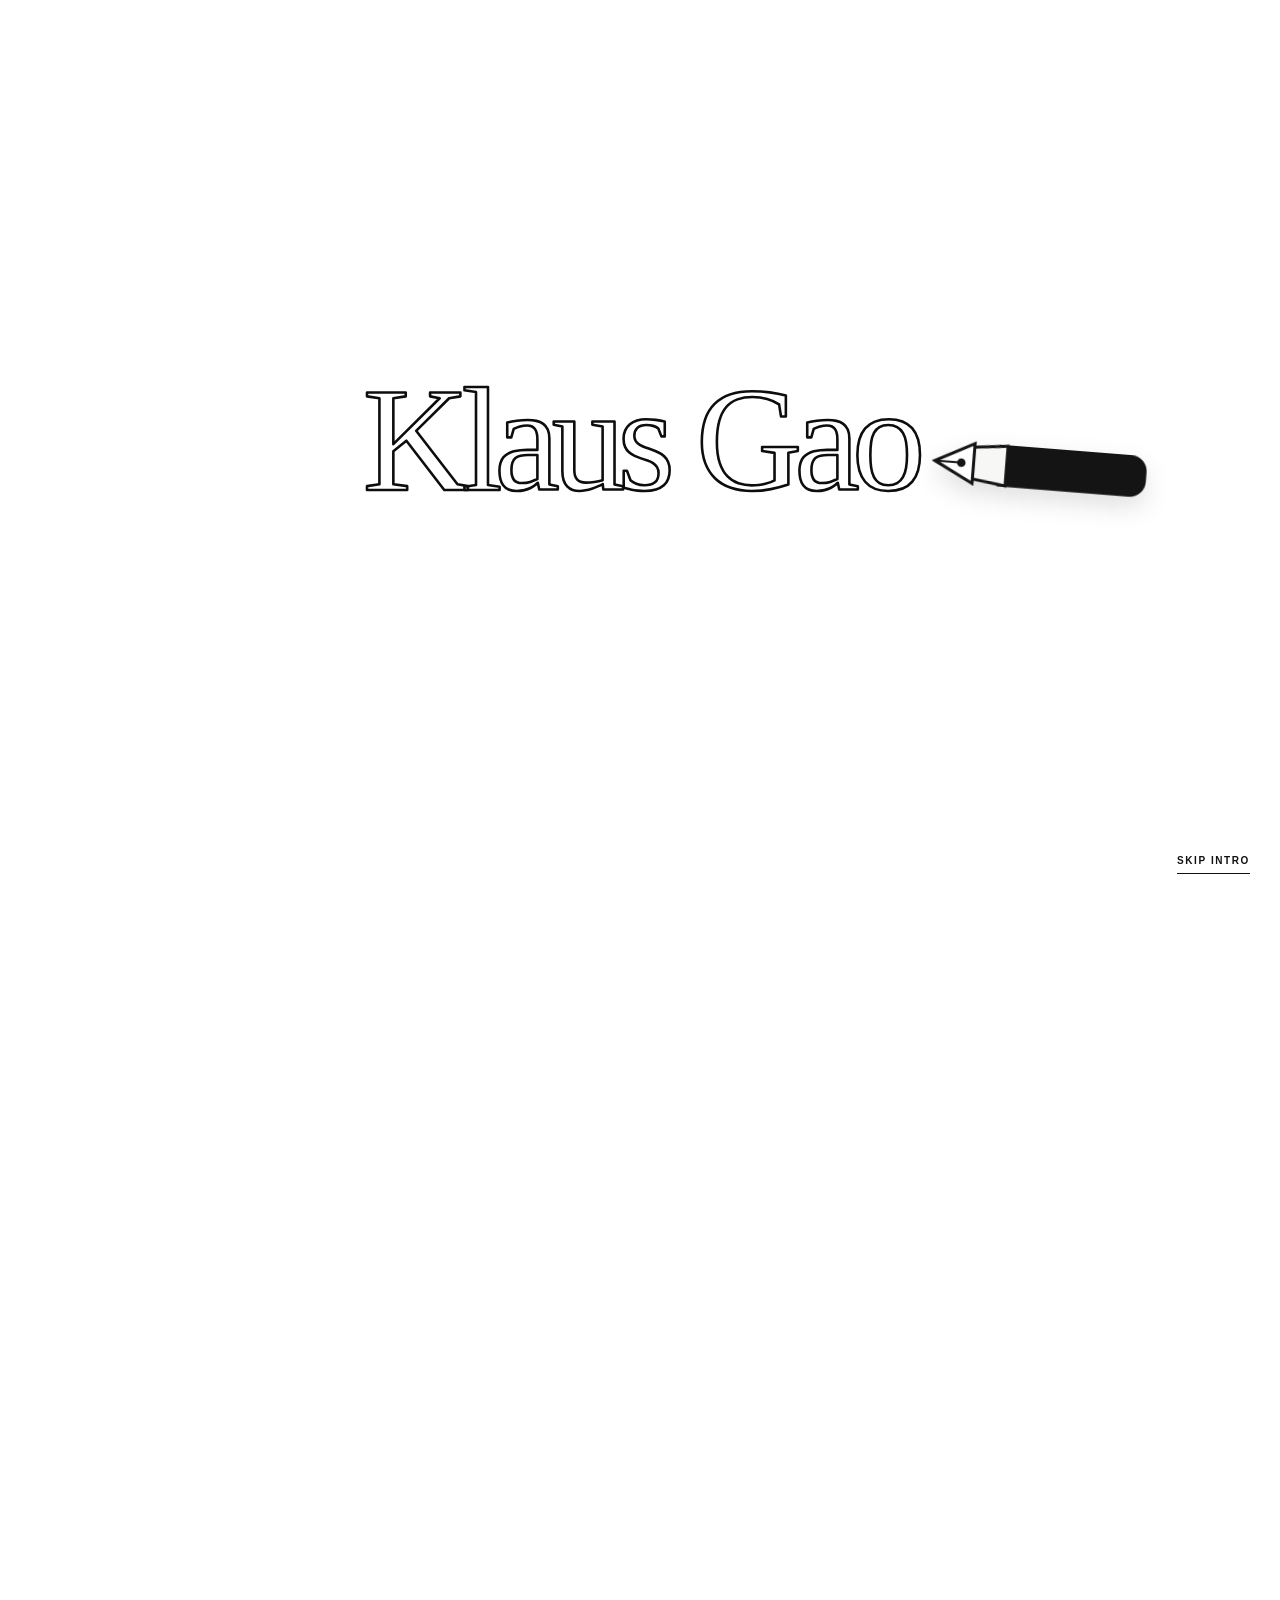
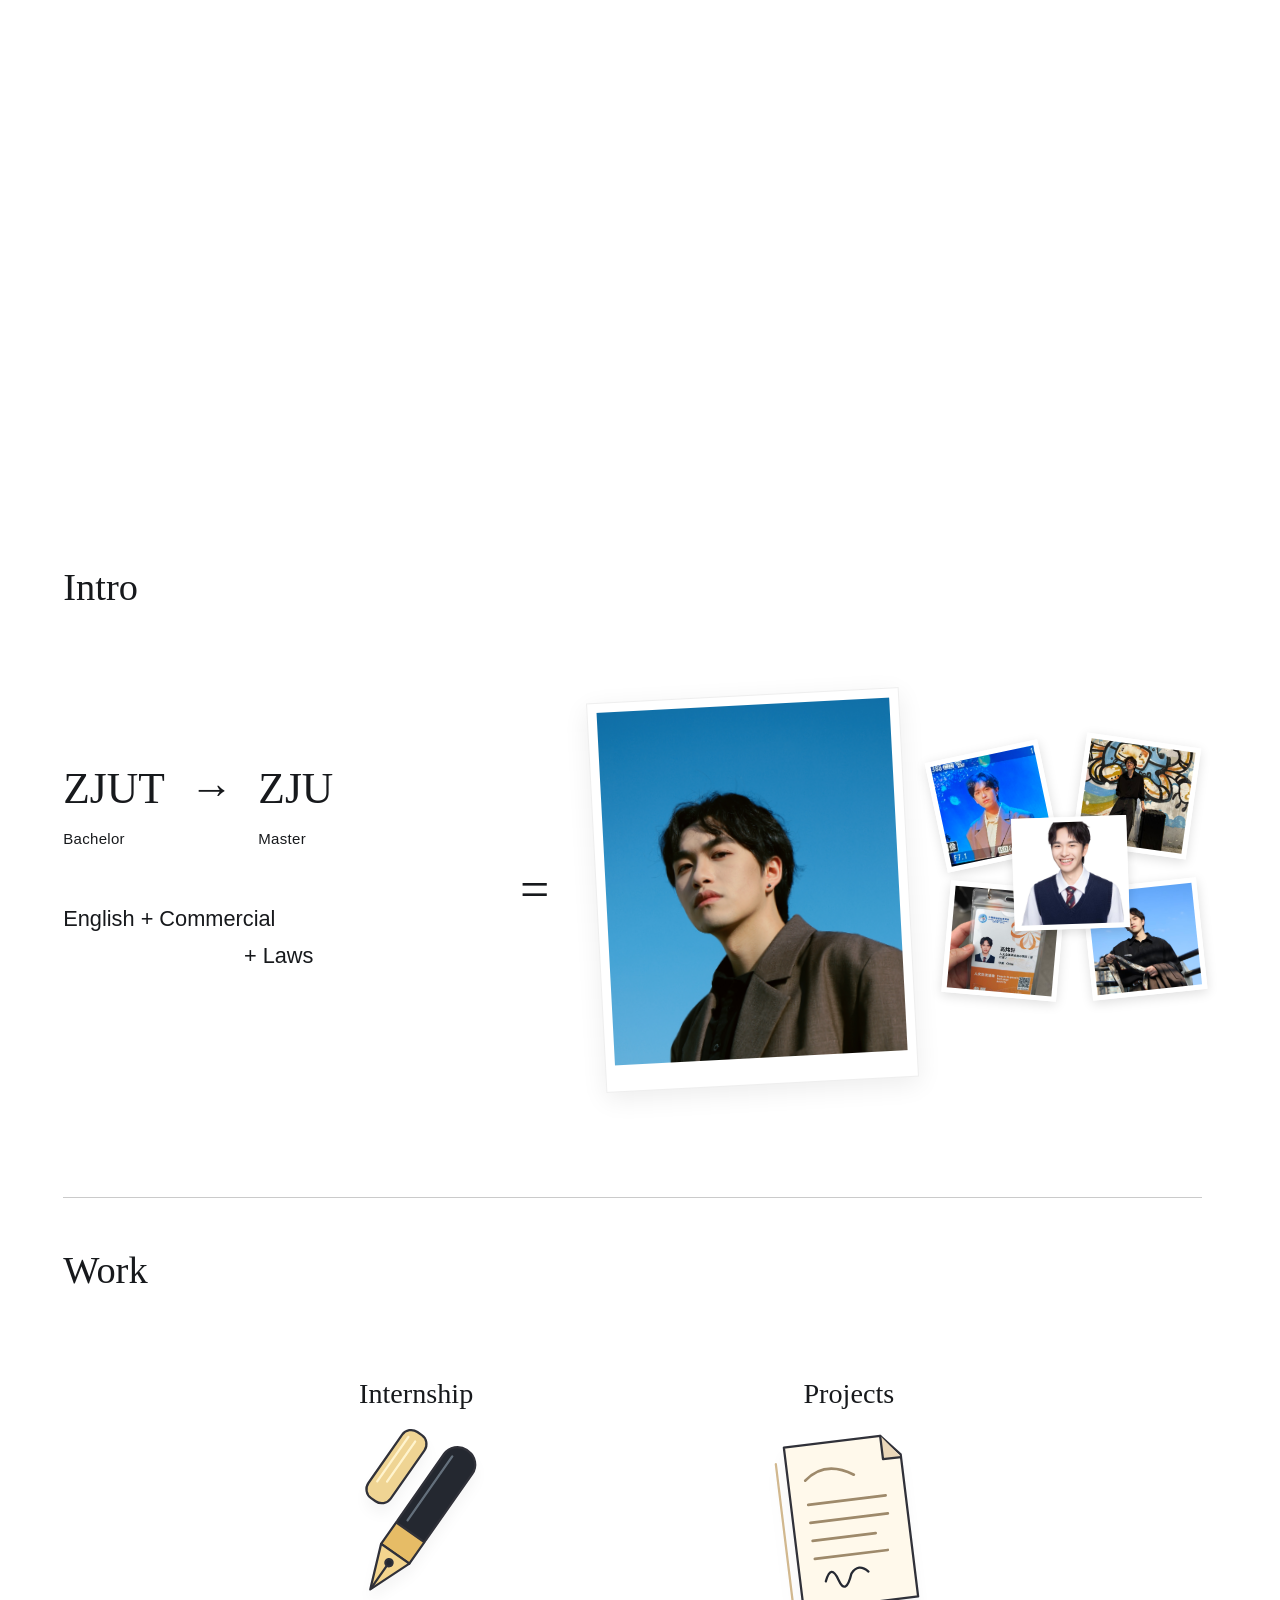
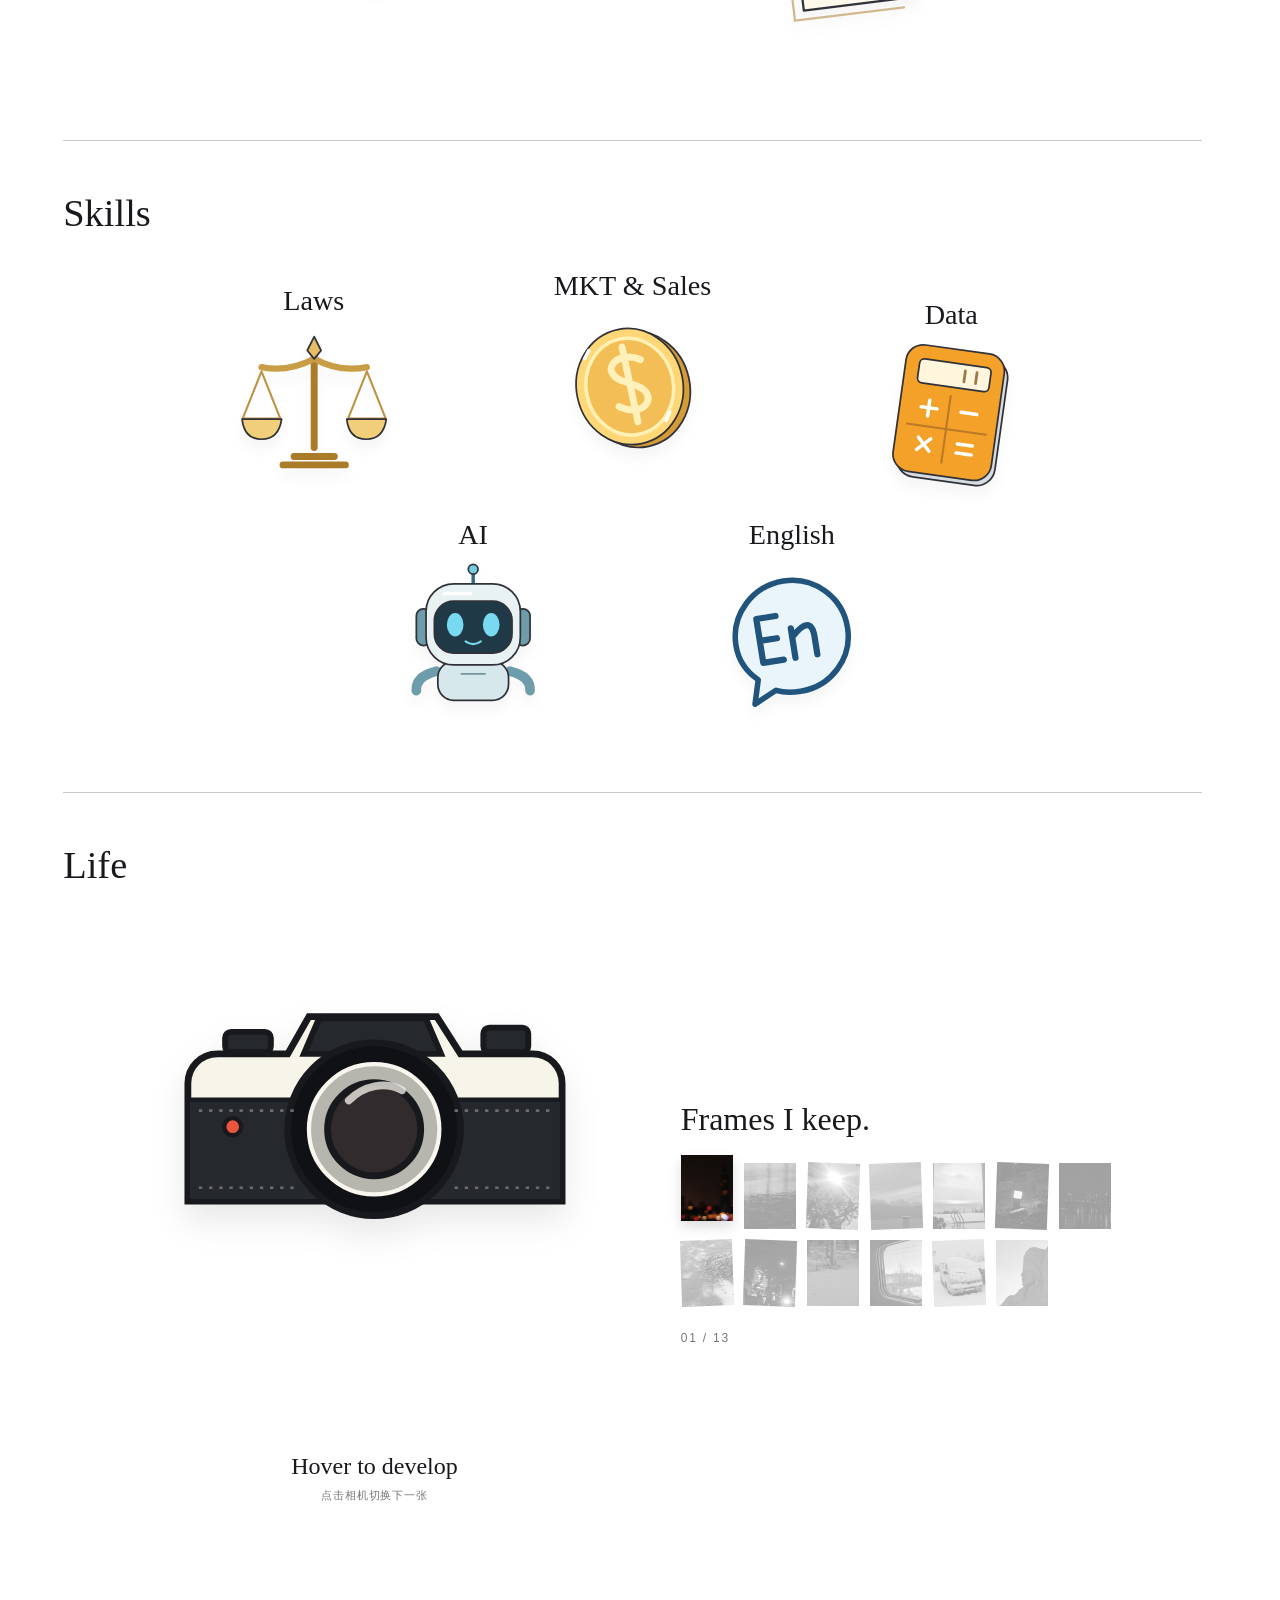
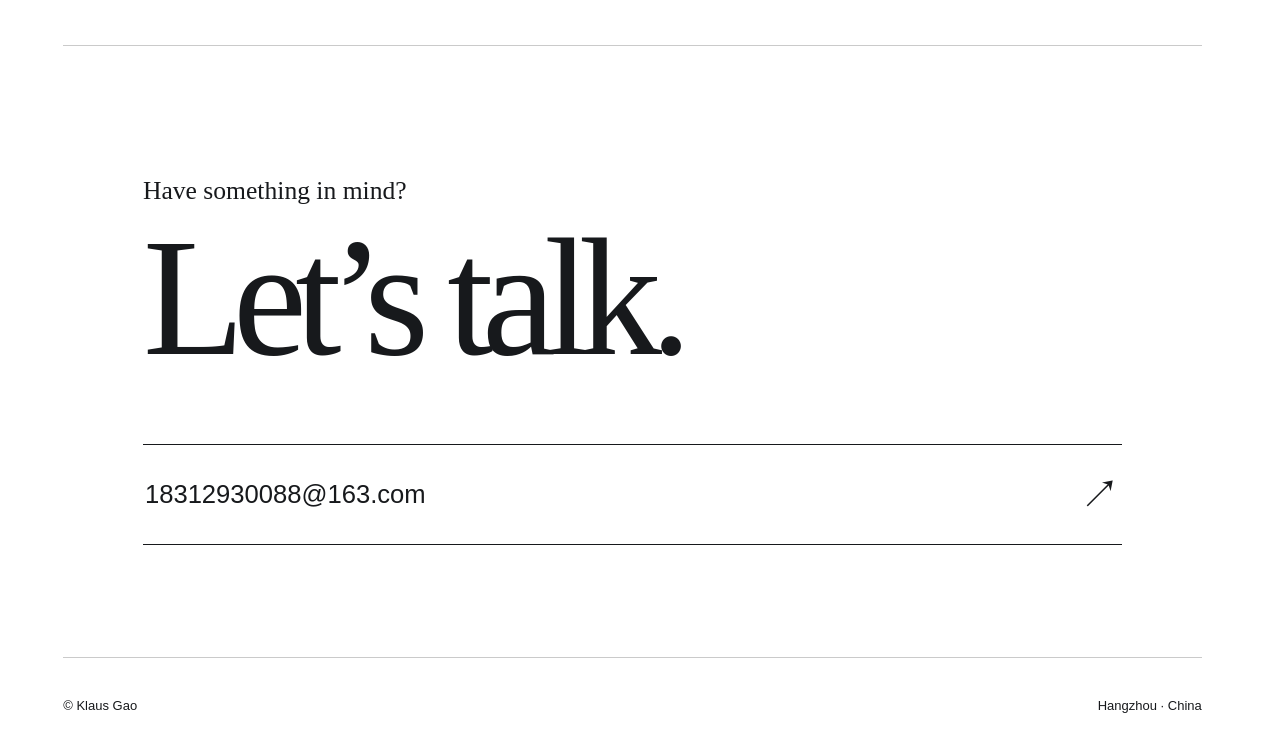
==== commit 9846d67e: "更新个人简介内容" ====
--- a/index.html
+++ b/index.html
@@ -11,7 +11,7 @@
     <link href="https://registry.npmmirror.com/@fontsource/bodoni-moda/latest/files/600-italic.css" rel="stylesheet" />
     <link href="https://registry.npmmirror.com/@fontsource/archivo/latest/files/400.css" rel="stylesheet" />
     <link href="https://registry.npmmirror.com/@fontsource/archivo/latest/files/600.css" rel="stylesheet" />
-    <script type="module" crossorigin src="./assets/index-CxFn7aLp.js"></script>
+    <script type="module" crossorigin src="./assets/index-DiAiAA_e.js"></script>
     <link rel="stylesheet" crossorigin href="./assets/index-QHCqaYEh.css">
   </head>
   <body>
